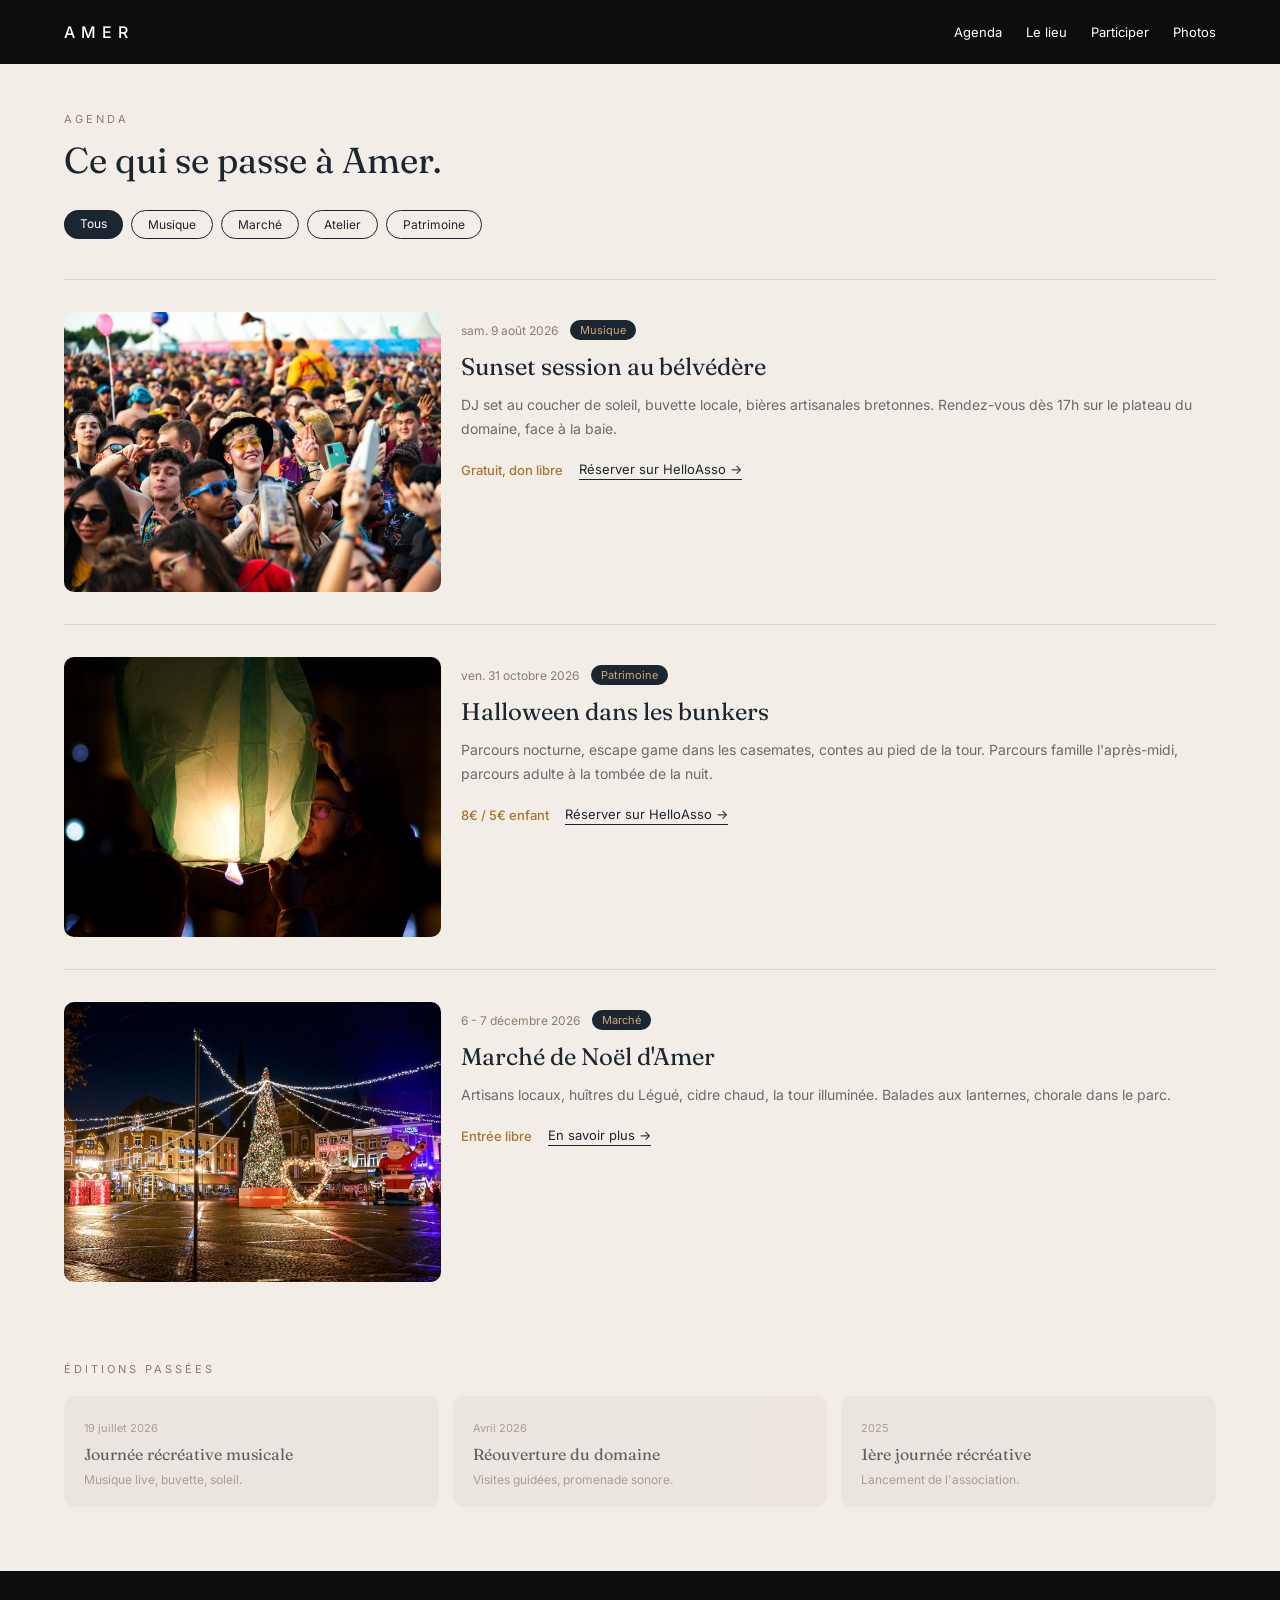
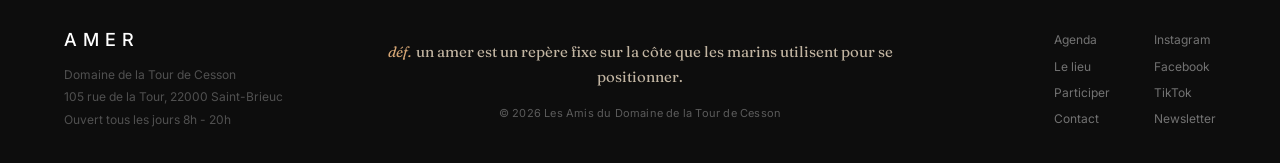
==== amer_page_agenda.html @ 77504a84 "Remplace les placeholders des sous-pages par les vraies photos Agenda, Le lieu et Participer utilise" ====
<!DOCTYPE html>
<html lang="fr">
<head>
<meta charset="utf-8">
<meta name="viewport" content="width=device-width, initial-scale=1">
<title>Agenda · AMER, Tour de Cesson</title>
<meta name="description" content="L'agenda du domaine de la Tour de Cesson a Saint-Brieuc : concerts, marches, ateliers et rendez-vous patrimoine.">
<link rel="icon" href="data:,">
<link rel="preconnect" href="https://fonts.googleapis.com">
<link rel="preconnect" href="https://fonts.gstatic.com" crossorigin>
<link href="https://fonts.googleapis.com/css2?family=Fraunces:ital,opsz,wght@0,9..144,300..600;1,9..144,300..400&family=Inter:wght@300;400;500;600&display=swap" rel="stylesheet">

<!-- Maquette AMER. Page Agenda. Meme charte que la page d'accueil (index.html). -->

<style>
  :root{
    --font-sans:'Inter',system-ui,-apple-system,'Segoe UI',Roboto,sans-serif;
    --font-voice:'Fraunces','Iowan Old Style',Georgia,serif;
    --ink:#0D0D0D;
    --sand:#F2EDE6;
    --night:#1B2631;
    --amber:#D4A574;
    --amber-ink:#A9742F;
    --stone:#8B7D6B;
  }
  *{box-sizing:border-box;}
  html{scroll-behavior:smooth;}
  body{
    margin:0;
    background:var(--ink);
    color:#fff;
    font-family:var(--font-sans);
    font-weight:400;
    -webkit-font-smoothing:antialiased;
    text-rendering:optimizeLegibility;
  }
  img{display:block;max-width:100%;}
  a{color:inherit;}
  .sr-only{position:absolute;width:1px;height:1px;padding:0;margin:-1px;overflow:hidden;clip:rect(0,0,0,0);border:0;}

  /* topbar partagee */
  .topbar{
    position:relative;z-index:3;background:var(--ink);
    display:flex;justify-content:space-between;align-items:center;
    padding:22px 5vw;width:100%;
  }
  .brand{font-size:16px;font-weight:500;letter-spacing:6px;color:#fff;text-decoration:none;}
  .topbar nav{display:flex;gap:26px;font-size:13px;}
  .topbar nav a{color:rgba(255,255,255,.6);text-decoration:none;transition:color .2s;}
  .topbar nav a:hover{color:#fff;}
  .topbar nav a.active{color:#fff;border-bottom:1px solid var(--amber);padding-bottom:2px;}

  /* footer partage (identique a l'accueil) */
  .foot{background:var(--ink);padding:56px 5vw 30px;}
  .foot-cols{display:grid;grid-template-columns:1fr auto 1fr;gap:48px;align-items:center;}
  .foot .brand{font-size:18px;}
  .foot .addr{font-size:12px;color:rgba(255,255,255,.28);margin:14px 0 0;line-height:1.85;}
  .foot-center{text-align:center;max-width:540px;justify-self:center;}
  .foot-def{font-family:var(--font-voice);font-size:15px;line-height:1.65;color:#C2B5A2;margin:0;}
  .foot-def .def-tag{color:var(--amber);font-style:italic;margin-right:5px;}
  .foot-copy{font-size:11px;color:rgba(255,255,255,.32);margin:16px 0 0;letter-spacing:.2px;}
  .foot-right{display:flex;gap:44px;justify-content:flex-end;font-size:12px;}
  .foot-right a{display:block;color:rgba(255,255,255,.42);line-height:2.2;text-decoration:none;transition:color .2s;}
  .foot-right a:hover{color:#fff;}
  @media(max-width:820px){
    .foot-cols{grid-template-columns:1fr;gap:30px;justify-items:center;text-align:center;}
    .foot-right{justify-content:center;}
  }
  @media(max-width:560px){
    .topbar nav{display:none;}
  }
</style>
</head>
<body>
<h2 class="sr-only">Maquette page Agenda du site AMER</h2>
<div style="font-family: var(--font-sans); overflow: hidden;">

<div style="background: #0D0D0D; padding: 22px 5vw; display: flex; justify-content: space-between; align-items: center;">
  <a class="brand" href="index.html" style="text-decoration:none;">AMER</a>
  <nav style="display: flex; gap: 24px; font-size: 13px;">
    <a href="amer_page_agenda.html" class="active" style="text-decoration: none;">Agenda</a>
    <a href="amer_page_le_lieu.html" style="text-decoration: none;">Le lieu</a>
    <a href="amer_page_participer.html" style="text-decoration: none;">Participer</a>
    <a href="index.html#instagram" style="text-decoration: none;">Photos</a>
  </nav>
</div>

<div style="background: #F2EDE6; padding: 48px 5vw 16px;">
  <p style="font-size: 11px; color: #8B7D6B; letter-spacing: 3px; text-transform: uppercase; margin: 0 0 12px;">Agenda</p>
  <h1 style="font-family: var(--font-voice); font-weight: 400; font-size: 36px; color: #1B2631; margin: 0 0 28px;">Ce qui se passe à Amer.</h1>
  <div style="display: flex; gap: 8px; flex-wrap: wrap;">
    <span style="background: #1B2631; color: #fff; padding: 6px 16px; border-radius: 99px; font-size: 12px; cursor: pointer;">Tous</span>
    <span style="background: transparent; color: #1B2631; border: 0.5px solid #1B2631; padding: 6px 16px; border-radius: 99px; font-size: 12px; cursor: pointer;">Musique</span>
    <span style="background: transparent; color: #1B2631; border: 0.5px solid #1B2631; padding: 6px 16px; border-radius: 99px; font-size: 12px; cursor: pointer;">Marché</span>
    <span style="background: transparent; color: #1B2631; border: 0.5px solid #1B2631; padding: 6px 16px; border-radius: 99px; font-size: 12px; cursor: pointer;">Atelier</span>
    <span style="background: transparent; color: #1B2631; border: 0.5px solid #1B2631; padding: 6px 16px; border-radius: 99px; font-size: 12px; cursor: pointer;">Patrimoine</span>
  </div>
</div>

<div style="background: #F2EDE6; padding: 24px 5vw 64px;">

  <div style="display: grid; grid-template-columns: 1fr 2fr; gap: 20px; padding: 32px 0; border-top: 1px solid rgba(139,125,107,0.2);">
    <div style="border-radius: 10px; min-height: 220px; overflow: hidden;">
      <img src="images/openair1.jpg" alt="DJ set au coucher de soleil sur le plateau du domaine" style="width:100%; height:100%; min-height:220px; object-fit:cover; display:block;">
    </div>
    <div style="padding: 8px 0;">
      <div style="display: flex; gap: 12px; align-items: center; margin-bottom: 12px;">
        <span style="font-size: 12px; color: #8B7D6B;">sam. 9 août 2026</span>
        <span style="background: #1B2631; color: #D4A574; padding: 3px 10px; border-radius: 99px; font-size: 11px;">Musique</span>
      </div>
      <h2 style="font-family: var(--font-voice); font-weight: 400; font-size: 24px; color: #1B2631; margin: 0 0 12px;">Sunset session au bélvédère</h2>
      <p style="font-size: 14px; color: #6B6B6B; line-height: 1.7; margin: 0 0 20px;">DJ set au coucher de soleil, buvette locale, bières artisanales bretonnes. Rendez-vous dès 17h sur le plateau du domaine, face à la baie.</p>
      <div style="display: flex; gap: 16px; align-items: center;">
        <span style="font-size: 13px; color: #A9742F; font-weight: 500;">Gratuit, don libre</span>
        <a style="font-size: 13px; color: #1B2631; border-bottom: 1px solid #1B2631; padding-bottom: 2px; cursor: pointer;">Réserver sur HelloAsso →</a>
      </div>
    </div>
  </div>

  <div style="display: grid; grid-template-columns: 1fr 2fr; gap: 20px; padding: 32px 0; border-top: 1px solid rgba(139,125,107,0.2);">
    <div style="border-radius: 10px; min-height: 220px; overflow: hidden;">
      <img src="images/halloween2.jpg" alt="Parcours nocturne dans les bunkers pour Halloween" style="width:100%; height:100%; min-height:220px; object-fit:cover; display:block;">
    </div>
    <div style="padding: 8px 0;">
      <div style="display: flex; gap: 12px; align-items: center; margin-bottom: 12px;">
        <span style="font-size: 12px; color: #8B7D6B;">ven. 31 octobre 2026</span>
        <span style="background: #1B2631; color: #D4A574; padding: 3px 10px; border-radius: 99px; font-size: 11px;">Patrimoine</span>
      </div>
      <h2 style="font-family: var(--font-voice); font-weight: 400; font-size: 24px; color: #1B2631; margin: 0 0 12px;">Halloween dans les bunkers</h2>
      <p style="font-size: 14px; color: #6B6B6B; line-height: 1.7; margin: 0 0 20px;">Parcours nocturne, escape game dans les casemates, contes au pied de la tour. Parcours famille l'après-midi, parcours adulte à la tombée de la nuit.</p>
      <div style="display: flex; gap: 16px; align-items: center;">
        <span style="font-size: 13px; color: #A9742F; font-weight: 500;">8€ / 5€ enfant</span>
        <a style="font-size: 13px; color: #1B2631; border-bottom: 1px solid #1B2631; padding-bottom: 2px; cursor: pointer;">Réserver sur HelloAsso →</a>
      </div>
    </div>
  </div>

  <div style="display: grid; grid-template-columns: 1fr 2fr; gap: 20px; padding: 32px 0; border-top: 1px solid rgba(139,125,107,0.2);">
    <div style="border-radius: 10px; min-height: 220px; overflow: hidden;">
      <img src="images/noel1.jpg" alt="Marché de Noël au pied de la tour illuminée" style="width:100%; height:100%; min-height:220px; object-fit:cover; display:block;">
    </div>
    <div style="padding: 8px 0;">
      <div style="display: flex; gap: 12px; align-items: center; margin-bottom: 12px;">
        <span style="font-size: 12px; color: #8B7D6B;">6 - 7 décembre 2026</span>
        <span style="background: #1B2631; color: #D4A574; padding: 3px 10px; border-radius: 99px; font-size: 11px;">Marché</span>
      </div>
      <h2 style="font-family: var(--font-voice); font-weight: 400; font-size: 24px; color: #1B2631; margin: 0 0 12px;">Marché de Noël d'Amer</h2>
      <p style="font-size: 14px; color: #6B6B6B; line-height: 1.7; margin: 0 0 20px;">Artisans locaux, huîtres du Légué, cidre chaud, la tour illuminée. Balades aux lanternes, chorale dans le parc.</p>
      <div style="display: flex; gap: 16px; align-items: center;">
        <span style="font-size: 13px; color: #A9742F; font-weight: 500;">Entrée libre</span>
        <a style="font-size: 13px; color: #1B2631; border-bottom: 1px solid #1B2631; padding-bottom: 2px; cursor: pointer;">En savoir plus →</a>
      </div>
    </div>
  </div>

  <div style="margin-top: 48px;">
    <p style="font-size: 11px; color: #8B7D6B; letter-spacing: 3px; text-transform: uppercase; margin: 0 0 20px;">Éditions passées</p>
    <div style="display: grid; grid-template-columns: repeat(3, 1fr); gap: 14px;">
      <div style="background: #E8E3DB; border-radius: 10px; padding: 20px; opacity: 0.7;">
        <span style="font-size: 11px; color: #8B7D6B;">19 juillet 2026</span>
        <h3 style="font-family: var(--font-voice); font-weight: 400; font-size: 16px; color: #1B2631; margin: 8px 0 8px;">Journée récréative musicale</h3>
        <p style="font-size: 12px; color: #8B7D6B; margin: 0;">Musique live, buvette, soleil.</p>
      </div>
      <div style="background: #E8E3DB; border-radius: 10px; padding: 20px; opacity: 0.7;">
        <span style="font-size: 11px; color: #8B7D6B;">Avril 2026</span>
        <h3 style="font-family: var(--font-voice); font-weight: 400; font-size: 16px; color: #1B2631; margin: 8px 0 8px;">Réouverture du domaine</h3>
        <p style="font-size: 12px; color: #8B7D6B; margin: 0;">Visites guidées, promenade sonore.</p>
      </div>
      <div style="background: #E8E3DB; border-radius: 10px; padding: 20px; opacity: 0.7;">
        <span style="font-size: 11px; color: #8B7D6B;">2025</span>
        <h3 style="font-family: var(--font-voice); font-weight: 400; font-size: 16px; color: #1B2631; margin: 8px 0 8px;">1ère journée récréative</h3>
        <p style="font-size: 12px; color: #8B7D6B; margin: 0;">Lancement de l'association.</p>
      </div>
    </div>
  </div>
</div>

</div>
<!-- ============ FOOTER ============ -->
<footer class="foot">
  <div class="foot-cols">
    <div class="foot-left">
      <a class="brand" href="index.html">AMER</a>
      <p class="addr">Domaine de la Tour de Cesson<br>105 rue de la Tour, 22000 Saint-Brieuc<br>Ouvert tous les jours 8h - 20h</p>
    </div>
    <div class="foot-center">
      <p class="foot-def"><span class="def-tag">déf.</span>un amer est un repère fixe sur la côte que les marins utilisent pour se positionner.</p>
      <p class="foot-copy">© 2026 Les Amis du Domaine de la Tour de Cesson</p>
    </div>
    <div class="foot-right">
      <div>
        <a href="amer_page_agenda.html">Agenda</a>
        <a href="amer_page_le_lieu.html">Le lieu</a>
        <a href="amer_page_participer.html">Participer</a>
        <a href="amer_page_contact.html">Contact</a>
      </div>
      <div>
        <a href="https://www.instagram.com/amer">Instagram</a>
        <a href="#">Facebook</a>
        <a href="#">TikTok</a>
        <a href="#">Newsletter</a>
      </div>
    </div>
  </div>
</footer>

</body>
</html>
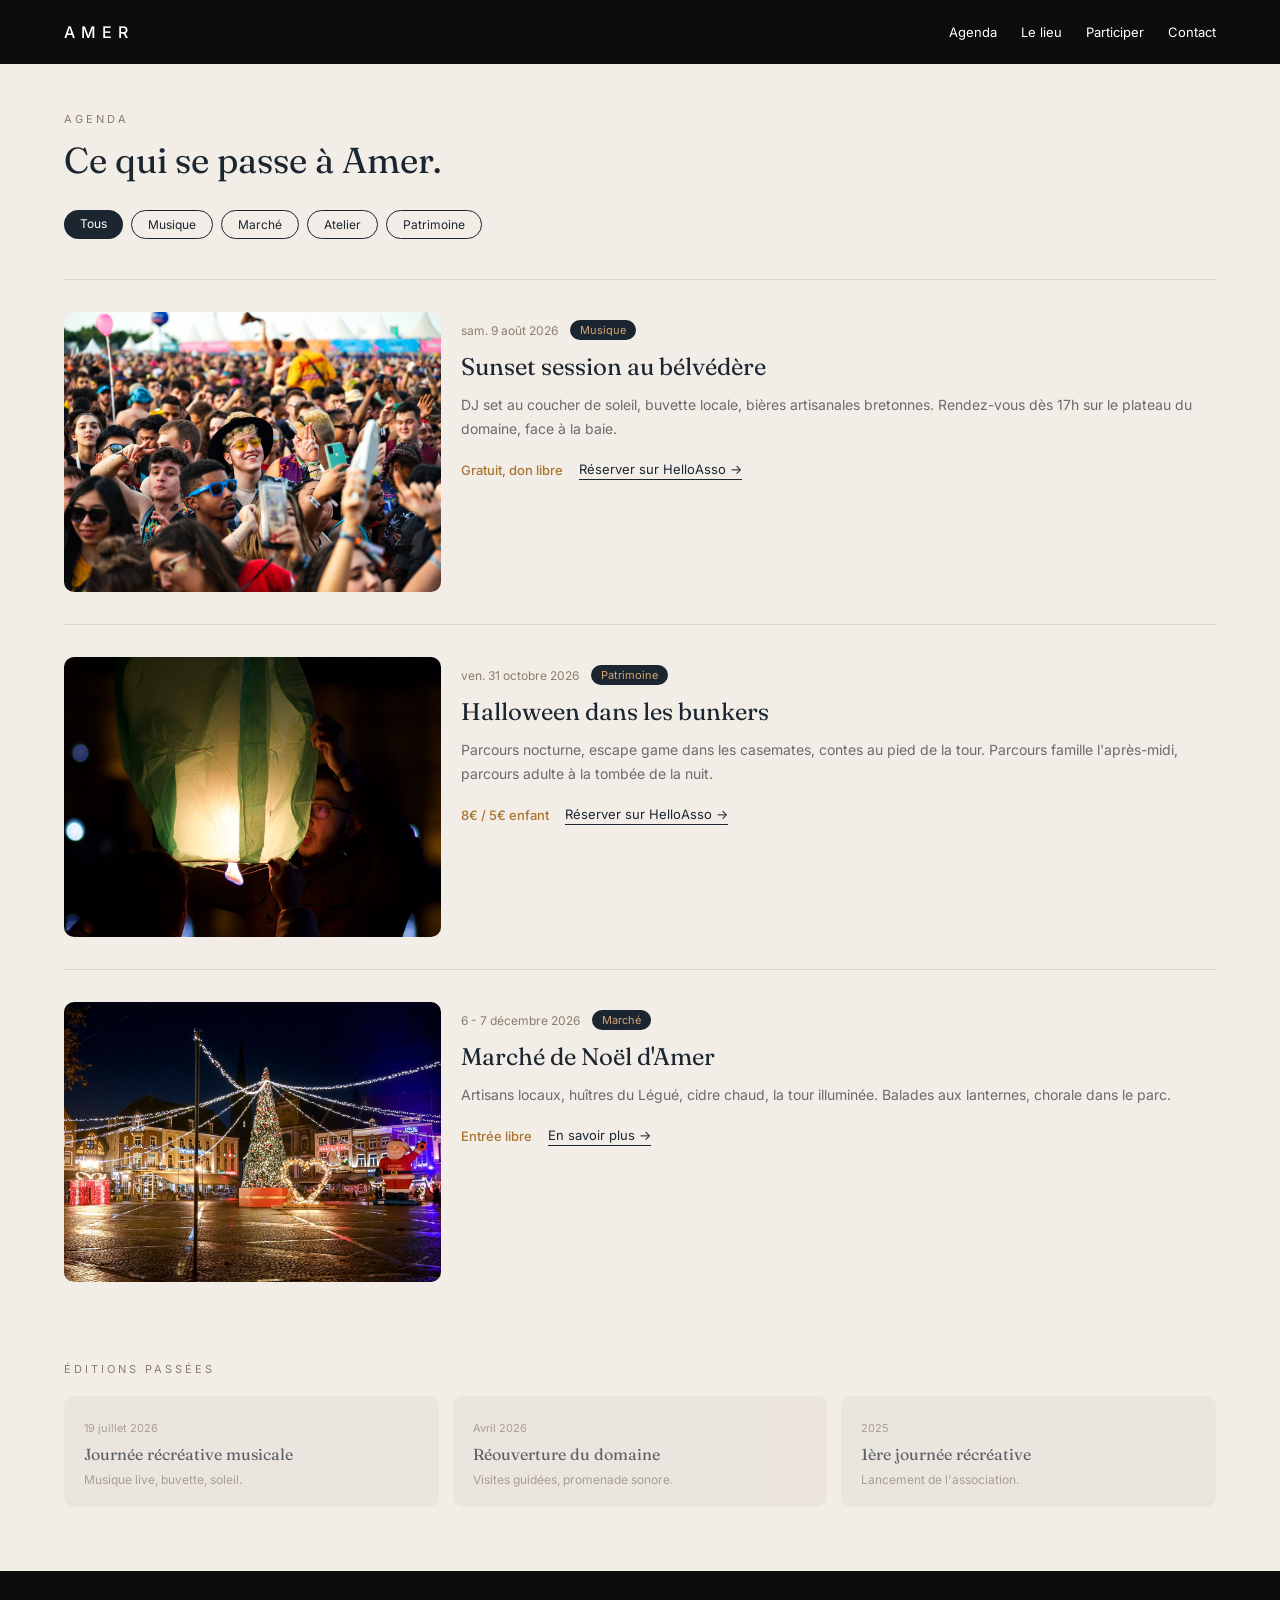
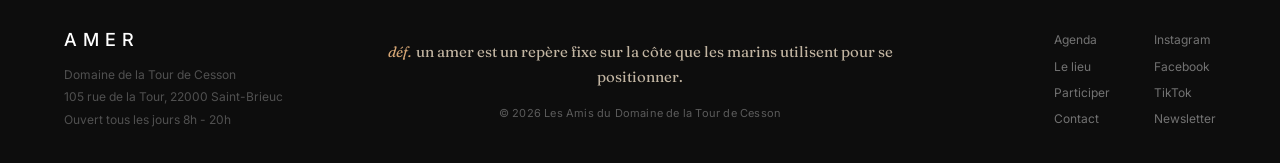
==== commit a0b70b7b: "Nav Contact a la place de Photos + clarifie l'acces gratuit - Onglet Contact dans la nav de toutes l" ====
--- a/amer_page_agenda.html
+++ b/amer_page_agenda.html
@@ -81,7 +81,7 @@
     <a href="amer_page_agenda.html" class="active" style="text-decoration: none;">Agenda</a>
     <a href="amer_page_le_lieu.html" style="text-decoration: none;">Le lieu</a>
     <a href="amer_page_participer.html" style="text-decoration: none;">Participer</a>
-    <a href="index.html#instagram" style="text-decoration: none;">Photos</a>
+    <a href="amer_page_contact.html" style="text-decoration: none;">Contact</a>
   </nav>
 </div>
 
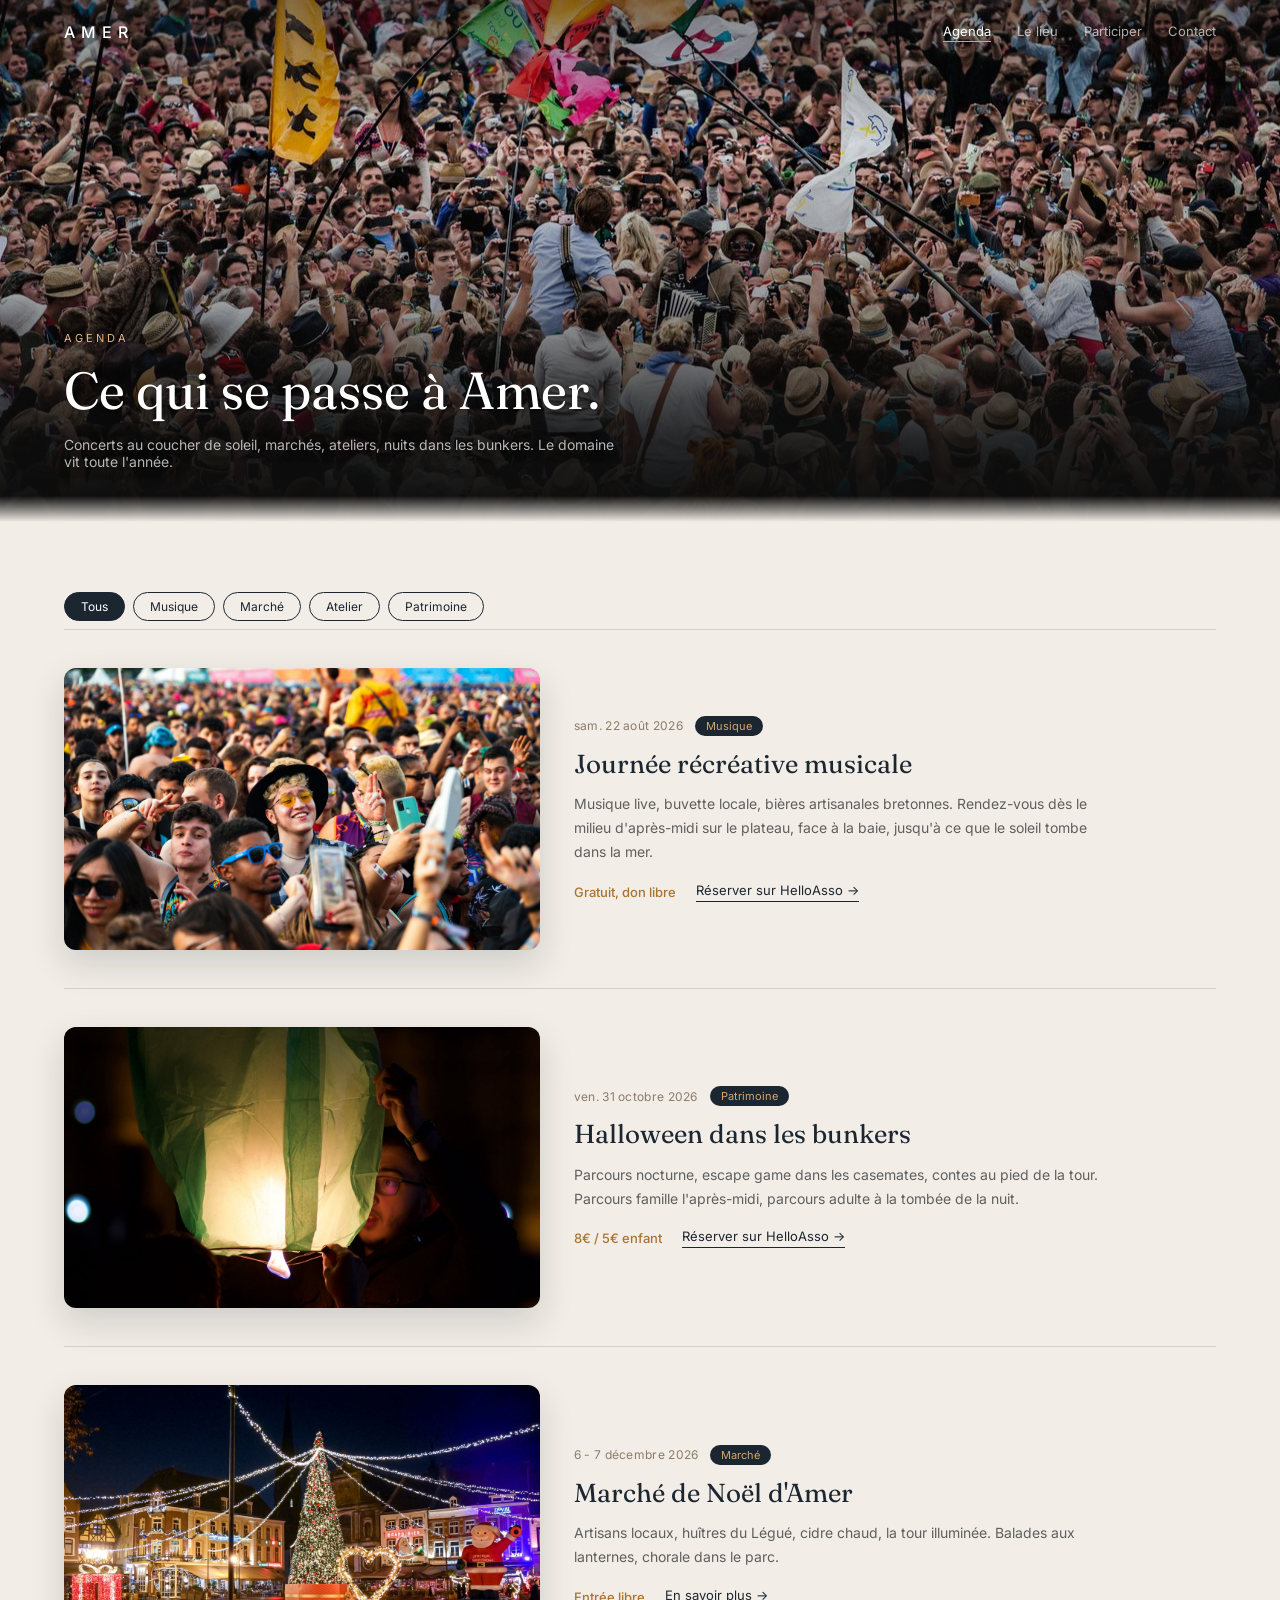
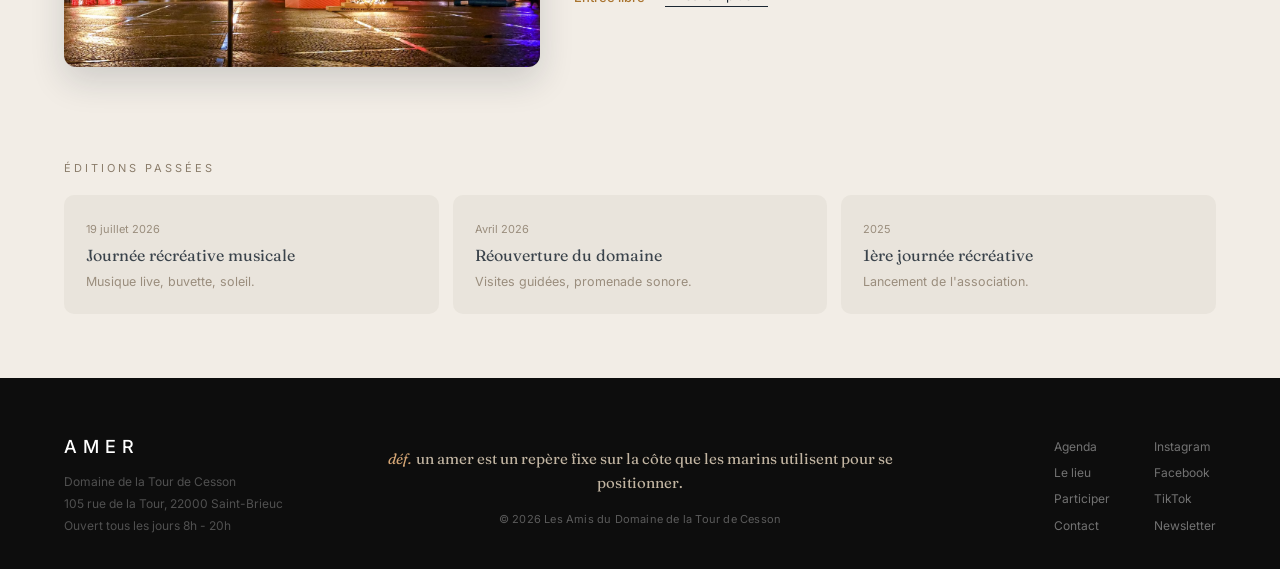
==== commit b642ad78: "Refonte des sous-pages sur la charte de l'accueil - CSS de l'index externalise dans un style.css par" ====
--- a/amer_page_agenda.html
+++ b/amer_page_agenda.html
@@ -4,178 +4,124 @@
 <meta charset="utf-8">
 <meta name="viewport" content="width=device-width, initial-scale=1">
 <title>Agenda · AMER, Tour de Cesson</title>
-<meta name="description" content="L'agenda du domaine de la Tour de Cesson a Saint-Brieuc : concerts, marches, ateliers et rendez-vous patrimoine.">
+<meta name="description" content="L'agenda du domaine de la Tour de Cesson à Saint-Brieuc : concerts, marchés, ateliers et rendez-vous patrimoine.">
 <link rel="icon" href="data:,">
 <link rel="preconnect" href="https://fonts.googleapis.com">
 <link rel="preconnect" href="https://fonts.gstatic.com" crossorigin>
 <link href="https://fonts.googleapis.com/css2?family=Fraunces:ital,opsz,wght@0,9..144,300..600;1,9..144,300..400&family=Inter:wght@300;400;500;600&display=swap" rel="stylesheet">
+<link rel="stylesheet" href="style.css">
+</head>
 
-<!-- Maquette AMER. Page Agenda. Meme charte que la page d'accueil (index.html). -->
+<body>
 
-<style>
-  :root{
-    --font-sans:'Inter',system-ui,-apple-system,'Segoe UI',Roboto,sans-serif;
-    --font-voice:'Fraunces','Iowan Old Style',Georgia,serif;
-    --ink:#0D0D0D;
-    --sand:#F2EDE6;
-    --night:#1B2631;
-    --amber:#D4A574;
-    --amber-ink:#A9742F;
-    --stone:#8B7D6B;
-  }
-  *{box-sizing:border-box;}
-  html{scroll-behavior:smooth;}
-  body{
-    margin:0;
-    background:var(--ink);
-    color:#fff;
-    font-family:var(--font-sans);
-    font-weight:400;
-    -webkit-font-smoothing:antialiased;
-    text-rendering:optimizeLegibility;
-  }
-  img{display:block;max-width:100%;}
-  a{color:inherit;}
-  .sr-only{position:absolute;width:1px;height:1px;padding:0;margin:-1px;overflow:hidden;clip:rect(0,0,0,0);border:0;}
+<!-- ============ HERO ============ -->
+<header class="page-hero" style="background-image:url('images/openair2.jpg');">
+  <div class="topbar">
+    <a class="brand" href="index.html">AMER</a>
+    <nav>
+      <a href="amer_page_agenda.html" class="active">Agenda</a>
+      <a href="amer_page_le_lieu.html">Le lieu</a>
+      <a href="amer_page_participer.html">Participer</a>
+      <a href="amer_page_contact.html">Contact</a>
+    </nav>
+  </div>
+  <div class="ph-content">
+    <p class="eyebrow">Agenda</p>
+    <h1>Ce qui se passe à Amer.</h1>
+    <p class="sub">Concerts au coucher de soleil, marchés, ateliers, nuits dans les bunkers. Le domaine vit toute l'année.</p>
+  </div>
+</header>
 
-  /* topbar partagee */
-  .topbar{
-    position:relative;z-index:3;background:var(--ink);
-    display:flex;justify-content:space-between;align-items:center;
-    padding:22px 5vw;width:100%;
-  }
-  .brand{font-size:16px;font-weight:500;letter-spacing:6px;color:#fff;text-decoration:none;}
-  .topbar nav{display:flex;gap:26px;font-size:13px;}
-  .topbar nav a{color:rgba(255,255,255,.6);text-decoration:none;transition:color .2s;}
-  .topbar nav a:hover{color:#fff;}
-  .topbar nav a.active{color:#fff;border-bottom:1px solid var(--amber);padding-bottom:2px;}
+<!-- ============ FILTRES + LISTE ============ -->
+<section class="story pad">
+  <div class="chips">
+    <span class="chip on">Tous</span>
+    <span class="chip">Musique</span>
+    <span class="chip">Marché</span>
+    <span class="chip">Atelier</span>
+    <span class="chip">Patrimoine</span>
+  </div>
 
-  /* footer partage (identique a l'accueil) */
-  .foot{background:var(--ink);padding:56px 5vw 30px;}
-  .foot-cols{display:grid;grid-template-columns:1fr auto 1fr;gap:48px;align-items:center;}
-  .foot .brand{font-size:18px;}
-  .foot .addr{font-size:12px;color:rgba(255,255,255,.28);margin:14px 0 0;line-height:1.85;}
-  .foot-center{text-align:center;max-width:540px;justify-self:center;}
-  .foot-def{font-family:var(--font-voice);font-size:15px;line-height:1.65;color:#C2B5A2;margin:0;}
-  .foot-def .def-tag{color:var(--amber);font-style:italic;margin-right:5px;}
-  .foot-copy{font-size:11px;color:rgba(255,255,255,.32);margin:16px 0 0;letter-spacing:.2px;}
-  .foot-right{display:flex;gap:44px;justify-content:flex-end;font-size:12px;}
-  .foot-right a{display:block;color:rgba(255,255,255,.42);line-height:2.2;text-decoration:none;transition:color .2s;}
-  .foot-right a:hover{color:#fff;}
-  @media(max-width:820px){
-    .foot-cols{grid-template-columns:1fr;gap:30px;justify-items:center;text-align:center;}
-    .foot-right{justify-content:center;}
-  }
-  @media(max-width:560px){
-    .topbar nav{display:none;}
-  }
-</style>
-</head>
-<body>
-<h2 class="sr-only">Maquette page Agenda du site AMER</h2>
-<div style="font-family: var(--font-sans); overflow: hidden;">
+  <div class="ag-list">
 
-<div style="background: #0D0D0D; padding: 22px 5vw; display: flex; justify-content: space-between; align-items: center;">
-  <a class="brand" href="index.html" style="text-decoration:none;">AMER</a>
-  <nav style="display: flex; gap: 24px; font-size: 13px;">
-    <a href="amer_page_agenda.html" class="active" style="text-decoration: none;">Agenda</a>
-    <a href="amer_page_le_lieu.html" style="text-decoration: none;">Le lieu</a>
-    <a href="amer_page_participer.html" style="text-decoration: none;">Participer</a>
-    <a href="amer_page_contact.html" style="text-decoration: none;">Contact</a>
-  </nav>
-</div>
+    <article class="ag-row">
+      <div class="ag-media">
+        <img src="images/openair1.jpg" alt="DJ set au coucher de soleil sur le plateau du domaine">
+      </div>
+      <div class="ag-body">
+        <div class="ag-meta">
+          <span class="ag-date">sam. 22 août 2026</span>
+          <span class="ag-tag">Musique</span>
+        </div>
+        <h3 class="voice">Journée récréative musicale</h3>
+        <p>Musique live, buvette locale, bières artisanales bretonnes. Rendez-vous dès le milieu d'après-midi sur le plateau, face à la baie, jusqu'à ce que le soleil tombe dans la mer.</p>
+        <div class="ag-foot">
+          <span class="ag-price">Gratuit, don libre</span>
+          <a class="ink-link" href="#">Réserver sur HelloAsso <i class="arw">&rarr;</i></a>
+        </div>
+      </div>
+    </article>
 
-<div style="background: #F2EDE6; padding: 48px 5vw 16px;">
-  <p style="font-size: 11px; color: #8B7D6B; letter-spacing: 3px; text-transform: uppercase; margin: 0 0 12px;">Agenda</p>
-  <h1 style="font-family: var(--font-voice); font-weight: 400; font-size: 36px; color: #1B2631; margin: 0 0 28px;">Ce qui se passe à Amer.</h1>
-  <div style="display: flex; gap: 8px; flex-wrap: wrap;">
-    <span style="background: #1B2631; color: #fff; padding: 6px 16px; border-radius: 99px; font-size: 12px; cursor: pointer;">Tous</span>
-    <span style="background: transparent; color: #1B2631; border: 0.5px solid #1B2631; padding: 6px 16px; border-radius: 99px; font-size: 12px; cursor: pointer;">Musique</span>
-    <span style="background: transparent; color: #1B2631; border: 0.5px solid #1B2631; padding: 6px 16px; border-radius: 99px; font-size: 12px; cursor: pointer;">Marché</span>
-    <span style="background: transparent; color: #1B2631; border: 0.5px solid #1B2631; padding: 6px 16px; border-radius: 99px; font-size: 12px; cursor: pointer;">Atelier</span>
-    <span style="background: transparent; color: #1B2631; border: 0.5px solid #1B2631; padding: 6px 16px; border-radius: 99px; font-size: 12px; cursor: pointer;">Patrimoine</span>
+    <article class="ag-row">
+      <div class="ag-media">
+        <img src="images/halloween2.jpg" alt="Parcours nocturne dans les bunkers pour Halloween">
+      </div>
+      <div class="ag-body">
+        <div class="ag-meta">
+          <span class="ag-date">ven. 31 octobre 2026</span>
+          <span class="ag-tag">Patrimoine</span>
+        </div>
+        <h3 class="voice">Halloween dans les bunkers</h3>
+        <p>Parcours nocturne, escape game dans les casemates, contes au pied de la tour. Parcours famille l'après-midi, parcours adulte à la tombée de la nuit.</p>
+        <div class="ag-foot">
+          <span class="ag-price">8€ / 5€ enfant</span>
+          <a class="ink-link" href="#">Réserver sur HelloAsso <i class="arw">&rarr;</i></a>
+        </div>
+      </div>
+    </article>
+
+    <article class="ag-row">
+      <div class="ag-media">
+        <img src="images/noel1.jpg" alt="Marché de Noël au pied de la tour illuminée">
+      </div>
+      <div class="ag-body">
+        <div class="ag-meta">
+          <span class="ag-date">6 - 7 décembre 2026</span>
+          <span class="ag-tag">Marché</span>
+        </div>
+        <h3 class="voice">Marché de Noël d'Amer</h3>
+        <p>Artisans locaux, huîtres du Légué, cidre chaud, la tour illuminée. Balades aux lanternes, chorale dans le parc.</p>
+        <div class="ag-foot">
+          <span class="ag-price">Entrée libre</span>
+          <a class="ink-link" href="#">En savoir plus <i class="arw">&rarr;</i></a>
+        </div>
+      </div>
+    </article>
+
   </div>
-</div>
 
-<div style="background: #F2EDE6; padding: 24px 5vw 64px;">
-
-  <div style="display: grid; grid-template-columns: 1fr 2fr; gap: 20px; padding: 32px 0; border-top: 1px solid rgba(139,125,107,0.2);">
-    <div style="border-radius: 10px; min-height: 220px; overflow: hidden;">
-      <img src="images/openair1.jpg" alt="DJ set au coucher de soleil sur le plateau du domaine" style="width:100%; height:100%; min-height:220px; object-fit:cover; display:block;">
-    </div>
-    <div style="padding: 8px 0;">
-      <div style="display: flex; gap: 12px; align-items: center; margin-bottom: 12px;">
-        <span style="font-size: 12px; color: #8B7D6B;">sam. 9 août 2026</span>
-        <span style="background: #1B2631; color: #D4A574; padding: 3px 10px; border-radius: 99px; font-size: 11px;">Musique</span>
+  <div class="past">
+    <p class="eyebrow lbl-stone">Éditions passées</p>
+    <div class="past-grid">
+      <div class="past-card">
+        <span class="d">19 juillet 2026</span>
+        <h4>Journée récréative musicale</h4>
+        <p>Musique live, buvette, soleil.</p>
       </div>
-      <h2 style="font-family: var(--font-voice); font-weight: 400; font-size: 24px; color: #1B2631; margin: 0 0 12px;">Sunset session au bélvédère</h2>
-      <p style="font-size: 14px; color: #6B6B6B; line-height: 1.7; margin: 0 0 20px;">DJ set au coucher de soleil, buvette locale, bières artisanales bretonnes. Rendez-vous dès 17h sur le plateau du domaine, face à la baie.</p>
-      <div style="display: flex; gap: 16px; align-items: center;">
-        <span style="font-size: 13px; color: #A9742F; font-weight: 500;">Gratuit, don libre</span>
-        <a style="font-size: 13px; color: #1B2631; border-bottom: 1px solid #1B2631; padding-bottom: 2px; cursor: pointer;">Réserver sur HelloAsso →</a>
+      <div class="past-card">
+        <span class="d">Avril 2026</span>
+        <h4>Réouverture du domaine</h4>
+        <p>Visites guidées, promenade sonore.</p>
+      </div>
+      <div class="past-card">
+        <span class="d">2025</span>
+        <h4>1ère journée récréative</h4>
+        <p>Lancement de l'association.</p>
       </div>
     </div>
   </div>
+</section>
 
-  <div style="display: grid; grid-template-columns: 1fr 2fr; gap: 20px; padding: 32px 0; border-top: 1px solid rgba(139,125,107,0.2);">
-    <div style="border-radius: 10px; min-height: 220px; overflow: hidden;">
-      <img src="images/halloween2.jpg" alt="Parcours nocturne dans les bunkers pour Halloween" style="width:100%; height:100%; min-height:220px; object-fit:cover; display:block;">
-    </div>
-    <div style="padding: 8px 0;">
-      <div style="display: flex; gap: 12px; align-items: center; margin-bottom: 12px;">
-        <span style="font-size: 12px; color: #8B7D6B;">ven. 31 octobre 2026</span>
-        <span style="background: #1B2631; color: #D4A574; padding: 3px 10px; border-radius: 99px; font-size: 11px;">Patrimoine</span>
-      </div>
-      <h2 style="font-family: var(--font-voice); font-weight: 400; font-size: 24px; color: #1B2631; margin: 0 0 12px;">Halloween dans les bunkers</h2>
-      <p style="font-size: 14px; color: #6B6B6B; line-height: 1.7; margin: 0 0 20px;">Parcours nocturne, escape game dans les casemates, contes au pied de la tour. Parcours famille l'après-midi, parcours adulte à la tombée de la nuit.</p>
-      <div style="display: flex; gap: 16px; align-items: center;">
-        <span style="font-size: 13px; color: #A9742F; font-weight: 500;">8€ / 5€ enfant</span>
-        <a style="font-size: 13px; color: #1B2631; border-bottom: 1px solid #1B2631; padding-bottom: 2px; cursor: pointer;">Réserver sur HelloAsso →</a>
-      </div>
-    </div>
-  </div>
-
-  <div style="display: grid; grid-template-columns: 1fr 2fr; gap: 20px; padding: 32px 0; border-top: 1px solid rgba(139,125,107,0.2);">
-    <div style="border-radius: 10px; min-height: 220px; overflow: hidden;">
-      <img src="images/noel1.jpg" alt="Marché de Noël au pied de la tour illuminée" style="width:100%; height:100%; min-height:220px; object-fit:cover; display:block;">
-    </div>
-    <div style="padding: 8px 0;">
-      <div style="display: flex; gap: 12px; align-items: center; margin-bottom: 12px;">
-        <span style="font-size: 12px; color: #8B7D6B;">6 - 7 décembre 2026</span>
-        <span style="background: #1B2631; color: #D4A574; padding: 3px 10px; border-radius: 99px; font-size: 11px;">Marché</span>
-      </div>
-      <h2 style="font-family: var(--font-voice); font-weight: 400; font-size: 24px; color: #1B2631; margin: 0 0 12px;">Marché de Noël d'Amer</h2>
-      <p style="font-size: 14px; color: #6B6B6B; line-height: 1.7; margin: 0 0 20px;">Artisans locaux, huîtres du Légué, cidre chaud, la tour illuminée. Balades aux lanternes, chorale dans le parc.</p>
-      <div style="display: flex; gap: 16px; align-items: center;">
-        <span style="font-size: 13px; color: #A9742F; font-weight: 500;">Entrée libre</span>
-        <a style="font-size: 13px; color: #1B2631; border-bottom: 1px solid #1B2631; padding-bottom: 2px; cursor: pointer;">En savoir plus →</a>
-      </div>
-    </div>
-  </div>
-
-  <div style="margin-top: 48px;">
-    <p style="font-size: 11px; color: #8B7D6B; letter-spacing: 3px; text-transform: uppercase; margin: 0 0 20px;">Éditions passées</p>
-    <div style="display: grid; grid-template-columns: repeat(3, 1fr); gap: 14px;">
-      <div style="background: #E8E3DB; border-radius: 10px; padding: 20px; opacity: 0.7;">
-        <span style="font-size: 11px; color: #8B7D6B;">19 juillet 2026</span>
-        <h3 style="font-family: var(--font-voice); font-weight: 400; font-size: 16px; color: #1B2631; margin: 8px 0 8px;">Journée récréative musicale</h3>
-        <p style="font-size: 12px; color: #8B7D6B; margin: 0;">Musique live, buvette, soleil.</p>
-      </div>
-      <div style="background: #E8E3DB; border-radius: 10px; padding: 20px; opacity: 0.7;">
-        <span style="font-size: 11px; color: #8B7D6B;">Avril 2026</span>
-        <h3 style="font-family: var(--font-voice); font-weight: 400; font-size: 16px; color: #1B2631; margin: 8px 0 8px;">Réouverture du domaine</h3>
-        <p style="font-size: 12px; color: #8B7D6B; margin: 0;">Visites guidées, promenade sonore.</p>
-      </div>
-      <div style="background: #E8E3DB; border-radius: 10px; padding: 20px; opacity: 0.7;">
-        <span style="font-size: 11px; color: #8B7D6B;">2025</span>
-        <h3 style="font-family: var(--font-voice); font-weight: 400; font-size: 16px; color: #1B2631; margin: 8px 0 8px;">1ère journée récréative</h3>
-        <p style="font-size: 12px; color: #8B7D6B; margin: 0;">Lancement de l'association.</p>
-      </div>
-    </div>
-  </div>
-</div>
-
-</div>
 <!-- ============ FOOTER ============ -->
 <footer class="foot">
   <div class="foot-cols">
--- a/style.css
+++ b/style.css
@@ -0,0 +1,339 @@
+  :root{
+    --font-sans:'Inter',system-ui,-apple-system,'Segoe UI',Roboto,sans-serif;
+    --font-voice:'Fraunces','Iowan Old Style',Georgia,serif;
+    --ink:#0D0D0D;
+    --sand:#F2EDE6;
+    --night:#1B2631;
+    --amber:#D4A574;
+    --amber-ink:#A9742F;   /* amber lisible sur fond clair */
+    --stone:#8B7D6B;
+  }
+  *{box-sizing:border-box;}
+  html{scroll-behavior:smooth;}
+  body{
+    margin:0;
+    background:var(--ink);
+    color:#fff;
+    font-family:var(--font-sans);
+    font-weight:400;
+    -webkit-font-smoothing:antialiased;
+    text-rendering:optimizeLegibility;
+  }
+  img{display:block;max-width:100%;}
+  a{color:inherit;text-decoration:none;}
+  .wrap{width:100%;}
+  .eyebrow{font-size:11px;letter-spacing:3px;text-transform:uppercase;margin:0;}
+  .voice{font-family:var(--font-voice);font-weight:400;}
+
+  /* ---------- HERO ---------- */
+  .hero{
+    position:relative;
+    min-height:100vh;
+    min-height:100svh;
+    display:flex;
+    flex-direction:column;
+    background-size:cover;
+    background-position:center 35%;
+    background-image:
+      linear-gradient(to right, rgba(13,13,13,.9) 0%, rgba(13,13,13,.6) 30%, rgba(13,13,13,.12) 55%, rgba(13,13,13,0) 80%),
+      linear-gradient(to bottom, rgba(13,13,13,.3) 0%, rgba(13,13,13,.1) 30%, rgba(13,13,13,.48) 62%, rgba(13,13,13,.92) 88%, #0D0D0D 100%),
+      url('images/cand07.jpg');
+  }
+  .topbar{
+    position:relative;z-index:3;
+    display:flex;justify-content:space-between;align-items:center;
+    padding:22px 5vw;width:100%;
+  }
+  .brand{font-size:16px;font-weight:500;letter-spacing:6px;color:#fff;}
+  .topbar nav{display:flex;gap:26px;font-size:13px;}
+  .topbar nav a{color:rgba(255,255,255,.65);transition:color .2s;}
+  .topbar nav a:hover{color:#fff;}
+  .hero-content{position:relative;z-index:3;margin-top:auto;width:100%;padding:0 5vw 60px;}
+  .hero-content .inner{max-width:920px;margin:0;}
+  .hero-content .eyebrow{color:#E3B582;margin-bottom:18px;text-shadow:0 1px 14px rgba(0,0,0,.75);}
+  .hero-content h1{
+    font-family:var(--font-voice);font-weight:400;
+    font-size:clamp(30px,4.6vw,58px);line-height:1.12;
+    margin:0 0 20px;max-width:760px;color:#fff;
+    text-shadow:0 2px 22px rgba(0,0,0,.6), 0 1px 3px rgba(0,0,0,.45);
+  }
+  .hero-content .sub{font-size:14px;color:rgba(255,255,255,.62);margin:0;}
+
+  /* ---------- ARROW ---------- */
+  .arw{font-style:normal;}
+
+  /* ---------- SECTIONS ---------- */
+  section{padding:0;}
+  .pad{padding:64px 5vw;}
+  .lbl-amber{color:var(--amber-ink);}
+  .lbl-stone{color:var(--stone);}
+
+  /* ---------- EVENTS (fond crème) ---------- */
+  .events{background:var(--sand);color:var(--night);padding:8px 5vw 60px;}
+  .events .top{border-top:1px solid rgba(27,38,49,.16);padding-top:34px;margin-bottom:28px;}
+  .events-grid{display:grid;grid-template-columns:repeat(3,1fr);gap:14px;}
+  .ev{
+    position:relative;min-height:340px;border-radius:10px;overflow:hidden;
+    display:flex;flex-direction:column;justify-content:flex-end;
+    padding:26px 24px;color:#fff;
+    background-size:cover;background-position:center;
+    box-shadow:0 10px 26px rgba(27,38,49,.12);
+    transition:transform .45s cubic-bezier(.19,1,.22,1), box-shadow .45s;
+  }
+  .ev:hover{transform:translateY(-5px);box-shadow:0 20px 44px rgba(27,38,49,.28);}
+  .ev .date{font-size:11px;color:rgba(255,255,255,.75);letter-spacing:.5px;}
+  .ev h3{font-family:var(--font-voice);font-weight:400;font-size:20px;line-height:1.25;margin:8px 0 12px;}
+  .ev p{font-size:12.5px;color:rgba(255,255,255,.75);line-height:1.65;margin:0 0 16px;}
+  .ev .price{font-size:11px;color:var(--amber);}
+  .events .more{text-align:right;margin-top:18px;}
+  .events .more a{font-size:12px;color:var(--stone);transition:color .2s;}
+  .events .more a:hover{color:var(--night);}
+
+  /* ---------- LE LIEU ---------- */
+  .lieu{background:var(--sand);color:var(--night);}
+  .lieu .eyebrow{color:var(--stone);margin-bottom:20px;}
+  .lieu h2{font-family:var(--font-voice);font-weight:400;font-size:clamp(24px,3.2vw,36px);line-height:1.3;margin:0 0 24px;max-width:640px;color:var(--night);}
+  .lieu .lede{font-size:15px;color:#5f5f5f;line-height:1.85;margin:0 0 28px;max-width:620px;}
+  .ink-link{display:inline-block;font-size:13px;color:var(--night);border-bottom:1px solid var(--night);padding-bottom:3px;transition:opacity .2s;}
+  .ink-link:hover{opacity:.6;}
+  .trip{display:grid;grid-template-columns:repeat(3,1fr);gap:16px;margin-top:44px;}
+  .trip figure{margin:0;}
+  .figframe{overflow:hidden;border-radius:8px;}
+  .trip img{width:100%;height:300px;object-fit:cover;transition:transform .6s cubic-bezier(.19,1,.22,1);}
+  .trip figure:hover img{transform:scale(1.04);}
+  .trip figcaption{font-size:12px;color:var(--stone);margin-top:11px;line-height:1.5;}
+
+  /* ---------- PANORAMA ---------- */
+  .pano{position:relative;background:#10171d;margin:0;}
+  .pano img{display:block;width:100%;height:clamp(300px,46vw,540px);object-fit:cover;object-position:center 50%;}
+  .pano figcaption{
+    position:absolute;inset:0;display:flex;flex-direction:column;
+    align-items:center;justify-content:center;text-align:center;padding:24px;
+    background:radial-gradient(ellipse at center, rgba(13,13,13,.55) 0%, rgba(13,13,13,.22) 55%, rgba(13,13,13,0) 82%);
+  }
+  .pano figcaption .big{
+    font-family:var(--font-voice);font-weight:400;
+    font-size:clamp(22px,3.4vw,40px);color:#fff;margin:0;line-height:1.2;
+    text-shadow:0 2px 26px rgba(0,0,0,.7);
+  }
+  .pano figcaption .small{
+    font-size:clamp(12px,1.5vw,15px);color:rgba(255,255,255,.9);margin:12px 0 0;
+    letter-spacing:.3px;text-shadow:0 1px 14px rgba(0,0,0,.75);
+  }
+
+  /* ---------- PARTICIPER (fond crème) ---------- */
+  .participer{
+    background:var(--sand);
+    color:var(--night);
+  }
+  .participer .eyebrow{color:var(--amber-ink);margin-bottom:8px;}
+  .participer-grid{display:grid;grid-template-columns:1fr 1fr;gap:52px;margin-top:34px;}
+  .participer h3{font-family:var(--font-voice);font-weight:400;font-size:23px;margin:0 0 14px;color:var(--night);}
+  .participer p{font-size:13.5px;color:#5f5f5f;line-height:1.75;margin:0 0 22px;}
+  .amber-link{display:inline-block;font-size:12px;color:var(--amber-ink);border-bottom:1px solid var(--amber-ink);padding-bottom:3px;transition:opacity .2s;}
+  .amber-link:hover{opacity:.65;}
+
+  /* ---------- INSTAGRAM (carrousel infini) ---------- */
+  .insta{background:var(--sand);color:var(--night);padding:56px 0;overflow:hidden;}
+  .insta-head{display:flex;justify-content:space-between;align-items:flex-end;gap:20px;flex-wrap:wrap;margin-bottom:30px;padding:0 5vw;}
+  .insta-head .eyebrow{color:var(--stone);margin-bottom:12px;}
+  .insta-head h2{font-family:var(--font-voice);font-weight:400;font-size:clamp(22px,2.8vw,30px);line-height:1.25;margin:0;color:var(--night);max-width:520px;}
+  .insta-head a{font-size:13px;color:var(--night);border-bottom:1px solid var(--night);padding-bottom:3px;white-space:nowrap;transition:opacity .2s;}
+  .insta-head a:hover{opacity:.6;}
+  .insta-marquee{
+    width:100%;overflow:hidden;
+    -webkit-mask-image:linear-gradient(to right, transparent 0, #000 3%, #000 97%, transparent 100%);
+    mask-image:linear-gradient(to right, transparent 0, #000 3%, #000 97%, transparent 100%);
+  }
+  .insta-track{display:flex;width:max-content;will-change:transform;animation:insta-scroll 55s linear infinite;}
+  .insta-track a{position:relative;flex:0 0 auto;width:230px;height:230px;margin-right:12px;overflow:hidden;border-radius:8px;display:block;}
+  .insta-track img{width:100%;height:100%;object-fit:cover;display:block;}
+  @keyframes insta-scroll{ from{transform:translateX(0);} to{transform:translateX(-50%);} }
+  @media(prefers-reduced-motion:reduce){ .insta-track{animation:none;} }
+  @media(max-width:560px){
+    .insta{padding:44px 0;}
+    .insta-head{padding:0 22px;}
+    .insta-track a{width:160px;height:160px;margin-right:8px;}
+  }
+
+  /* ---------- FOOTER ---------- */
+  .foot{background:var(--ink);padding:56px 5vw 30px;}
+  .foot-cols{display:grid;grid-template-columns:1fr auto 1fr;gap:48px;align-items:center;}
+  .foot .brand{font-size:18px;}
+  .foot .addr{font-size:12px;color:rgba(255,255,255,.28);margin:14px 0 0;line-height:1.85;}
+  .foot-center{text-align:center;max-width:540px;justify-self:center;}
+  .foot-def{font-family:var(--font-voice);font-size:15px;line-height:1.65;color:#C2B5A2;margin:0;}
+  .foot-def .def-tag{color:var(--amber);font-style:italic;margin-right:5px;}
+  .foot-copy{font-size:11px;color:rgba(255,255,255,.32);margin:16px 0 0;letter-spacing:.2px;}
+  .foot-right{display:flex;gap:44px;justify-content:flex-end;font-size:12px;}
+  .foot-right a{display:block;color:rgba(255,255,255,.42);line-height:2.2;transition:color .2s;}
+  .foot-right a:hover{color:#fff;}
+  @media(max-width:820px){
+    .foot-cols{grid-template-columns:1fr;gap:30px;justify-items:center;text-align:center;}
+    .foot-right{justify-content:center;}
+  }
+
+  /* ---------- RESPONSIVE ---------- */
+  @media(max-width:820px){
+    .events-grid,.trip,.participer-grid{grid-template-columns:1fr;}
+    .participer-grid{gap:38px;}
+    .trip img{height:220px;}
+    .topbar nav{gap:16px;font-size:12px;}
+  }
+  @media(max-width:560px){
+    .pad{padding:48px 22px;}
+    .events,.journal,.foot,.hero-content{padding-left:22px;padding-right:22px;}
+    .topbar{padding:18px 22px;}
+    .topbar nav{display:none;}
+    .foot .legal{flex-direction:column;gap:8px;}
+  }
+
+
+/* ============================================================
+   SOUS-PAGES  (memes composants que l'accueil)
+   ============================================================ */
+
+/* etat actif dans la nav */
+.topbar nav a.active{color:#fff;border-bottom:1px solid var(--amber);padding-bottom:2px;}
+
+/* ---- HERO de page (plus court que l'accueil) ---- */
+.page-hero{
+  position:relative;
+  min-height:58vh;min-height:58svh;
+  display:flex;flex-direction:column;
+  background-size:cover;background-position:center 42%;
+}
+.page-hero::after{
+  content:"";position:absolute;inset:0;
+  background:linear-gradient(to bottom,
+    rgba(13,13,13,.5) 0%, rgba(13,13,13,.12) 28%,
+    rgba(13,13,13,.4) 60%, rgba(13,13,13,.88) 84%,
+    rgba(13,13,13,.97) 95%, var(--sand) 100%);
+}
+.page-hero .topbar{position:relative;z-index:3;background:transparent;}
+.page-hero .ph-content{position:relative;z-index:3;margin-top:auto;padding:0 5vw 52px;}
+.page-hero .eyebrow{color:#E3B582;margin-bottom:16px;text-shadow:0 1px 14px rgba(0,0,0,.75);}
+.page-hero h1{
+  font-family:var(--font-voice);font-weight:400;
+  font-size:clamp(28px,4.4vw,52px);line-height:1.13;
+  margin:0;max-width:740px;color:#fff;
+  text-shadow:0 2px 22px rgba(0,0,0,.6), 0 1px 3px rgba(0,0,0,.4);
+}
+.page-hero .sub{font-size:14px;color:rgba(255,255,255,.7);margin:16px 0 0;max-width:560px;text-shadow:0 1px 12px rgba(0,0,0,.7);}
+
+/* ---- SECTION RECIT : image + texte alternes ---- */
+.story{background:var(--sand);color:var(--night);}
+.story--alt{background:#EAE3DA;}
+.story-grid{display:grid;grid-template-columns:1fr 1fr;gap:56px;align-items:center;}
+.story-media{overflow:hidden;border-radius:12px;box-shadow:0 18px 42px rgba(27,38,49,.18);}
+.story-media img{
+  width:100%;height:clamp(280px,34vw,430px);object-fit:cover;
+  transition:transform .7s cubic-bezier(.19,1,.22,1);
+}
+.story-media:hover img{transform:scale(1.045);}
+.story--rev .story-media{order:2;}
+.story-date{font-size:11px;letter-spacing:3px;text-transform:uppercase;color:var(--amber-ink);margin:0 0 14px;}
+.story-body h2{
+  font-family:var(--font-voice);font-weight:400;
+  font-size:clamp(23px,3vw,34px);line-height:1.25;margin:0 0 18px;color:var(--night);
+}
+.story-body p{font-size:15px;color:#5f5f5f;line-height:1.85;margin:0;max-width:520px;}
+
+/* ---- BANDEAU STATS sombre ---- */
+.stats-band{background:var(--night);color:#fff;}
+.stats-band .eyebrow{color:var(--amber);margin-bottom:16px;}
+.stats-band h2{font-family:var(--font-voice);font-weight:400;font-size:clamp(24px,3vw,32px);line-height:1.3;margin:0 0 18px;max-width:560px;color:#fff;}
+.stats-band .lede{font-size:15px;color:rgba(255,255,255,.6);line-height:1.85;margin:0 0 36px;max-width:600px;}
+.stats{display:grid;grid-template-columns:repeat(3,1fr);gap:24px;}
+.stat .num{font-family:var(--font-voice);font-size:clamp(26px,3vw,34px);color:var(--amber);margin:0;line-height:1.1;}
+.stat .cap{font-size:12.5px;color:var(--stone);margin:8px 0 0;line-height:1.55;}
+
+@media(max-width:820px){
+  .story-grid{grid-template-columns:1fr;gap:26px;}
+  .story--rev .story-media{order:-1;}
+  .stats{grid-template-columns:1fr;gap:20px;}
+}
+@media(max-width:560px){
+  .page-hero .ph-content{padding-left:22px;padding-right:22px;}
+  .story.pad,.stats-band.pad{padding-left:22px;padding-right:22px;}
+}
+
+/* ============================================================
+   AGENDA
+   ============================================================ */
+.chips{display:flex;gap:8px;flex-wrap:wrap;margin-top:6px;}
+.chip{border:.5px solid var(--night);color:var(--night);background:transparent;padding:6px 16px;border-radius:99px;font-size:12px;cursor:pointer;transition:background .2s,color .2s;}
+.chip:hover{background:rgba(27,38,49,.08);}
+.chip.on{background:var(--night);color:#fff;}
+.ag-list{margin-top:8px;}
+.ag-row{display:grid;grid-template-columns:1fr 1.35fr;gap:34px;align-items:center;padding:38px 0;border-top:1px solid rgba(27,38,49,.14);}
+.ag-media{overflow:hidden;border-radius:12px;box-shadow:0 14px 34px rgba(27,38,49,.16);}
+.ag-media img{width:100%;height:clamp(220px,22vw,300px);object-fit:cover;transition:transform .7s cubic-bezier(.19,1,.22,1);}
+.ag-row:hover .ag-media img{transform:scale(1.045);}
+.ag-meta{display:flex;gap:12px;align-items:center;margin-bottom:12px;flex-wrap:wrap;}
+.ag-date{font-size:12px;color:var(--stone);letter-spacing:.3px;}
+.ag-tag{background:var(--night);color:var(--amber);padding:3px 11px;border-radius:99px;font-size:11px;}
+.ag-body h3{font-family:var(--font-voice);font-weight:400;font-size:clamp(21px,2.4vw,26px);line-height:1.25;margin:0 0 12px;color:var(--night);}
+.ag-body p{font-size:14px;color:#5f5f5f;line-height:1.7;margin:0 0 18px;max-width:540px;}
+.ag-foot{display:flex;gap:20px;align-items:center;flex-wrap:wrap;}
+.ag-price{font-size:13px;color:var(--amber-ink);font-weight:500;}
+.past{margin-top:56px;}
+.past-grid{display:grid;grid-template-columns:repeat(3,1fr);gap:14px;margin-top:20px;}
+.past-card{background:#E8E3DB;border-radius:10px;padding:22px;opacity:.85;transition:opacity .2s;}
+.past-card:hover{opacity:1;}
+.past-card .d{font-size:11px;color:var(--stone);}
+.past-card h4{font-family:var(--font-voice);font-weight:400;font-size:16px;color:var(--night);margin:8px 0 8px;}
+.past-card p{font-size:12.5px;color:var(--stone);margin:0;line-height:1.5;}
+
+/* ============================================================
+   PARTICIPER
+   ============================================================ */
+.story-body p.lead{margin-bottom:22px;}
+.howto{background:#E8E3DB;border-radius:10px;padding:22px;margin:0 0 22px;}
+.howto .t{font-size:13px;color:var(--night);font-weight:600;margin:0 0 8px;}
+.howto p{font-size:13px;color:#5f5f5f;line-height:1.7;margin:0;max-width:none;}
+.offer-grid{display:grid;grid-template-columns:1fr 1fr;gap:36px;margin-top:34px;}
+.offer{padding:36px;background:rgba(255,255,255,.04);border-radius:14px;border:.5px solid rgba(255,255,255,.09);}
+.offer h3{font-family:var(--font-voice);font-weight:400;font-size:24px;color:#fff;margin:0 0 14px;}
+.offer .big-price{font-family:var(--font-voice);font-size:clamp(34px,4vw,44px);color:var(--amber);margin:0 0 10px;line-height:1;}
+.offer .big-price span{font-size:16px;color:var(--stone);}
+.offer p{font-size:14px;color:rgba(255,255,255,.58);line-height:1.7;margin:0 0 22px;}
+.offer .note{background:rgba(255,255,255,.06);border-radius:8px;padding:16px;margin:0 0 24px;}
+.offer .note p{font-size:13px;color:rgba(255,255,255,.72);margin:0;line-height:1.7;}
+.btn-amber{display:inline-block;background:var(--amber);color:var(--night);padding:11px 26px;border-radius:7px;font-size:14px;font-weight:500;transition:opacity .2s;}
+.btn-amber:hover{opacity:.88;}
+.btn-ghost{display:inline-block;border:1px solid var(--amber);color:var(--amber);padding:11px 26px;border-radius:7px;font-size:14px;transition:background .2s;}
+.btn-ghost:hover{background:rgba(212,165,116,.12);}
+.band-center{text-align:center;}
+.band-center .q{font-family:var(--font-voice);font-size:clamp(20px,2.6vw,24px);color:var(--night);margin:0 0 16px;}
+
+/* ============================================================
+   CONTACT
+   ============================================================ */
+.contact-grid{display:grid;grid-template-columns:1fr 1fr;gap:52px;}
+.info-block{margin-bottom:30px;}
+.info-block .k{font-size:12px;letter-spacing:2px;text-transform:uppercase;color:var(--amber-ink);margin:0 0 8px;}
+.info-block .v{font-size:15px;color:var(--night);line-height:1.6;margin:0;}
+.info-block .v.small{font-size:14px;color:#5f5f5f;}
+.socials{display:flex;gap:18px;flex-wrap:wrap;}
+.socials a{font-size:14px;color:var(--night);border-bottom:1px solid rgba(27,38,49,.3);padding-bottom:2px;transition:opacity .2s;}
+.socials a:hover{opacity:.6;}
+.form-card{background:#fff;border-radius:14px;border:.5px solid rgba(139,125,107,.22);padding:32px;box-shadow:0 14px 34px rgba(27,38,49,.08);}
+.form-card .ft{font-family:var(--font-voice);font-size:20px;color:var(--night);margin:0 0 22px;}
+.field{margin-bottom:16px;}
+.field label{font-size:12px;color:var(--stone);display:block;margin-bottom:6px;}
+.field input,.field textarea{width:100%;padding:11px 14px;border:.5px solid rgba(139,125,107,.3);border-radius:7px;font-size:14px;background:#FAFAF7;font-family:inherit;color:var(--ink);}
+.field textarea{resize:vertical;}
+.btn-ink{background:var(--night);color:#fff;padding:11px 28px;border:none;border-radius:7px;font-size:14px;cursor:pointer;font-family:inherit;transition:opacity .2s;}
+.btn-ink:hover{opacity:.9;}
+.map-ph{margin-top:20px;background:#DED8CE;border-radius:12px;height:220px;display:flex;align-items:center;justify-content:center;position:relative;overflow:hidden;}
+.map-ph::before{content:"";position:absolute;inset:0;background:repeating-linear-gradient(45deg,transparent,transparent 22px,rgba(139,125,107,.09) 22px,rgba(139,125,107,.09) 44px);}
+.map-ph .pin{position:relative;text-align:center;color:var(--stone);}
+.map-ph .pin .dot{width:14px;height:14px;border-radius:50%;background:var(--amber-ink);margin:0 auto 10px;box-shadow:0 0 0 6px rgba(169,116,47,.2);}
+.map-ph .pin p{font-size:12px;margin:0;}
+
+@media(max-width:820px){
+  .ag-row{grid-template-columns:1fr;gap:18px;}
+  .past-grid{grid-template-columns:1fr;}
+  .offer-grid,.contact-grid{grid-template-columns:1fr;gap:32px;}
+}
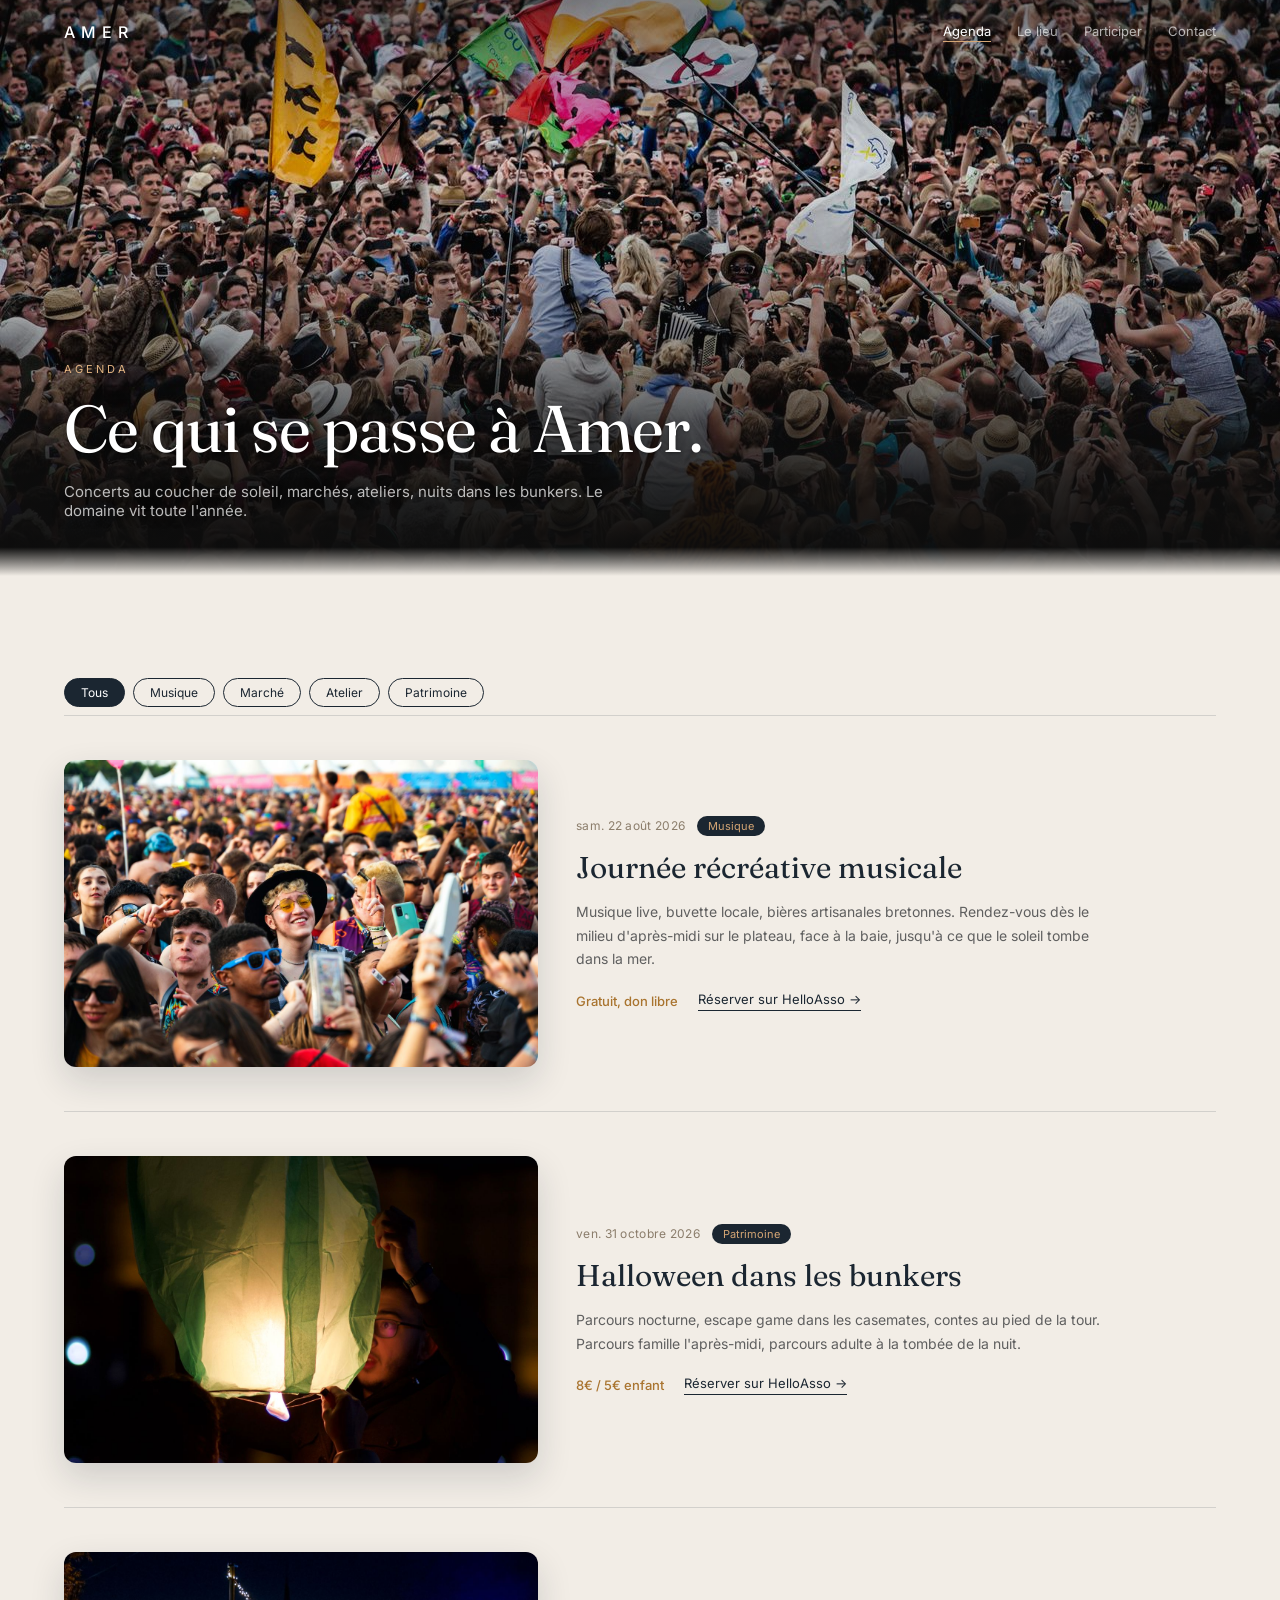
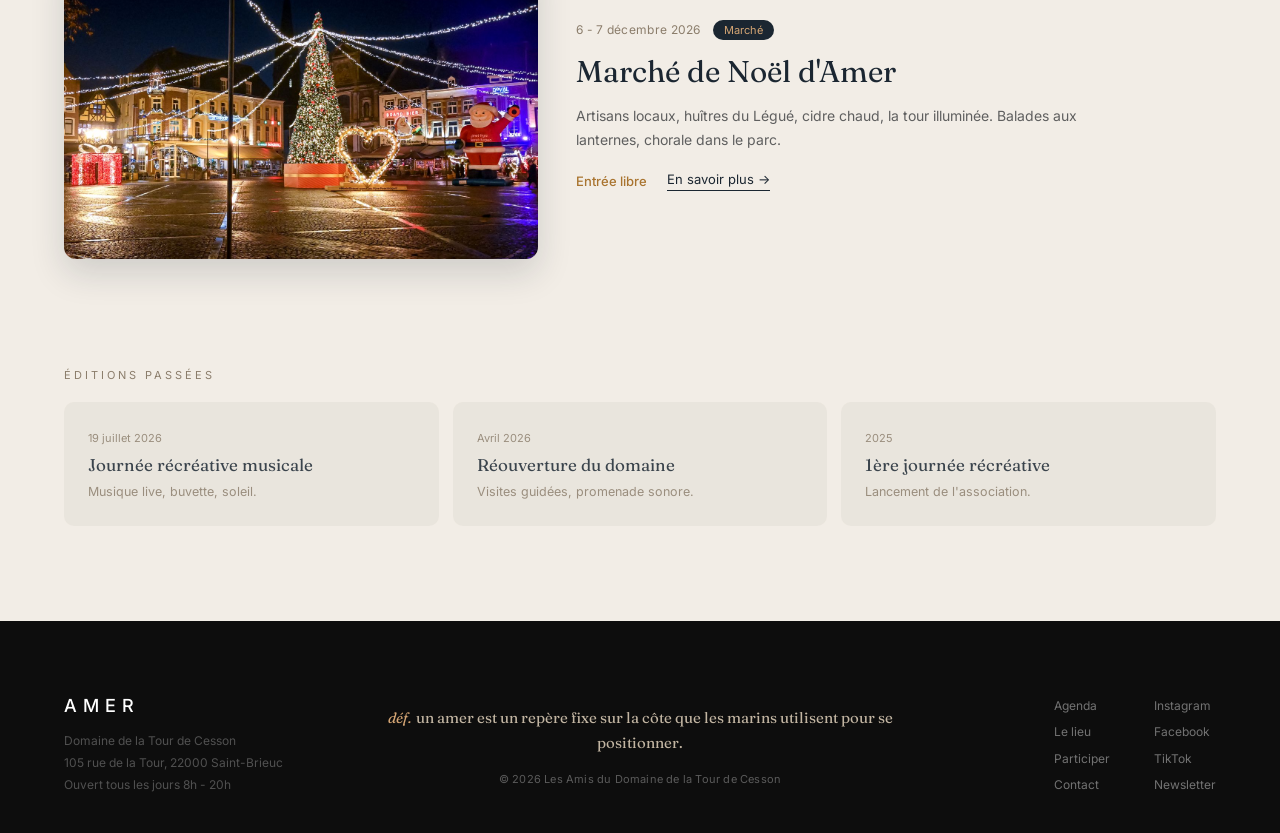
==== commit 3b11ac05: "Muscle la V1 : plus de souffle, defilement dynamique - Titres plus grands et plus serres (hero, sect" ====
--- a/amer_page_agenda.html
+++ b/amer_page_agenda.html
@@ -150,5 +150,6 @@
   </div>
 </footer>
 
+<script src="main.js" defer></script>
 </body>
 </html>
--- a/style.css
+++ b/style.css
@@ -48,64 +48,64 @@
   .topbar nav{display:flex;gap:26px;font-size:13px;}
   .topbar nav a{color:rgba(255,255,255,.65);transition:color .2s;}
   .topbar nav a:hover{color:#fff;}
-  .hero-content{position:relative;z-index:3;margin-top:auto;width:100%;padding:0 5vw 60px;}
-  .hero-content .inner{max-width:920px;margin:0;}
-  .hero-content .eyebrow{color:#E3B582;margin-bottom:18px;text-shadow:0 1px 14px rgba(0,0,0,.75);}
+  .hero-content{position:relative;z-index:3;margin-top:auto;width:100%;padding:0 5vw 76px;}
+  .hero-content .inner{max-width:960px;margin:0;}
+  .hero-content .eyebrow{color:#E3B582;margin-bottom:20px;text-shadow:0 1px 14px rgba(0,0,0,.75);}
   .hero-content h1{
     font-family:var(--font-voice);font-weight:400;
-    font-size:clamp(30px,4.6vw,58px);line-height:1.12;
-    margin:0 0 20px;max-width:760px;color:#fff;
+    font-size:clamp(34px,5.6vw,74px);line-height:1.03;letter-spacing:-.015em;
+    margin:0 0 22px;max-width:900px;color:#fff;
     text-shadow:0 2px 22px rgba(0,0,0,.6), 0 1px 3px rgba(0,0,0,.45);
   }
-  .hero-content .sub{font-size:14px;color:rgba(255,255,255,.62);margin:0;}
+  .hero-content .sub{font-size:15px;letter-spacing:.2px;color:rgba(255,255,255,.66);margin:0;}
 
   /* ---------- ARROW ---------- */
   .arw{font-style:normal;}
 
   /* ---------- SECTIONS ---------- */
   section{padding:0;}
-  .pad{padding:64px 5vw;}
+  .pad{padding:96px 5vw;}
   .lbl-amber{color:var(--amber-ink);}
   .lbl-stone{color:var(--stone);}
 
   /* ---------- EVENTS (fond crème) ---------- */
-  .events{background:var(--sand);color:var(--night);padding:8px 5vw 60px;}
-  .events .top{border-top:1px solid rgba(27,38,49,.16);padding-top:34px;margin-bottom:28px;}
-  .events-grid{display:grid;grid-template-columns:repeat(3,1fr);gap:14px;}
+  .events{background:var(--sand);color:var(--night);padding:8px 5vw 88px;}
+  .events .top{border-top:1px solid rgba(27,38,49,.16);padding-top:48px;margin-bottom:36px;}
+  .events-grid{display:grid;grid-template-columns:repeat(3,1fr);gap:16px;}
   .ev{
-    position:relative;min-height:340px;border-radius:10px;overflow:hidden;
+    position:relative;min-height:404px;border-radius:10px;overflow:hidden;
     display:flex;flex-direction:column;justify-content:flex-end;
-    padding:26px 24px;color:#fff;
+    padding:28px 26px;color:#fff;
     background-size:cover;background-position:center;
     box-shadow:0 10px 26px rgba(27,38,49,.12);
     transition:transform .45s cubic-bezier(.19,1,.22,1), box-shadow .45s;
   }
-  .ev:hover{transform:translateY(-5px);box-shadow:0 20px 44px rgba(27,38,49,.28);}
-  .ev .date{font-size:11px;color:rgba(255,255,255,.75);letter-spacing:.5px;}
-  .ev h3{font-family:var(--font-voice);font-weight:400;font-size:20px;line-height:1.25;margin:8px 0 12px;}
+  .ev:hover{transform:translateY(-6px);box-shadow:0 24px 50px rgba(27,38,49,.3);}
+  .ev .date{font-size:11px;color:rgba(255,255,255,.78);letter-spacing:.5px;}
+  .ev h3{font-family:var(--font-voice);font-weight:400;font-size:23px;line-height:1.22;margin:9px 0 12px;}
   .ev p{font-size:12.5px;color:rgba(255,255,255,.75);line-height:1.65;margin:0 0 16px;}
   .ev .price{font-size:11px;color:var(--amber);}
-  .events .more{text-align:right;margin-top:18px;}
+  .events .more{text-align:right;margin-top:22px;}
   .events .more a{font-size:12px;color:var(--stone);transition:color .2s;}
   .events .more a:hover{color:var(--night);}
 
   /* ---------- LE LIEU ---------- */
   .lieu{background:var(--sand);color:var(--night);}
-  .lieu .eyebrow{color:var(--stone);margin-bottom:20px;}
-  .lieu h2{font-family:var(--font-voice);font-weight:400;font-size:clamp(24px,3.2vw,36px);line-height:1.3;margin:0 0 24px;max-width:640px;color:var(--night);}
-  .lieu .lede{font-size:15px;color:#5f5f5f;line-height:1.85;margin:0 0 28px;max-width:620px;}
+  .lieu .eyebrow{color:var(--stone);margin-bottom:22px;}
+  .lieu h2{font-family:var(--font-voice);font-weight:400;font-size:clamp(28px,4vw,48px);line-height:1.12;letter-spacing:-.01em;margin:0 0 26px;max-width:700px;color:var(--night);}
+  .lieu .lede{font-size:16px;color:#5f5f5f;line-height:1.85;margin:0 0 30px;max-width:640px;}
   .ink-link{display:inline-block;font-size:13px;color:var(--night);border-bottom:1px solid var(--night);padding-bottom:3px;transition:opacity .2s;}
   .ink-link:hover{opacity:.6;}
-  .trip{display:grid;grid-template-columns:repeat(3,1fr);gap:16px;margin-top:44px;}
+  .trip{display:grid;grid-template-columns:repeat(3,1fr);gap:18px;margin-top:60px;}
   .trip figure{margin:0;}
   .figframe{overflow:hidden;border-radius:8px;}
-  .trip img{width:100%;height:300px;object-fit:cover;transition:transform .6s cubic-bezier(.19,1,.22,1);}
+  .trip img{width:100%;height:380px;object-fit:cover;transition:transform .6s cubic-bezier(.19,1,.22,1);}
   .trip figure:hover img{transform:scale(1.04);}
-  .trip figcaption{font-size:12px;color:var(--stone);margin-top:11px;line-height:1.5;}
+  .trip figcaption{font-size:12px;color:var(--stone);margin-top:13px;line-height:1.5;}
 
   /* ---------- PANORAMA ---------- */
   .pano{position:relative;background:#10171d;margin:0;}
-  .pano img{display:block;width:100%;height:clamp(300px,46vw,540px);object-fit:cover;object-position:center 50%;}
+  .pano img{display:block;width:100%;height:clamp(360px,54vw,640px);object-fit:cover;object-position:center 50%;}
   .pano figcaption{
     position:absolute;inset:0;display:flex;flex-direction:column;
     align-items:center;justify-content:center;text-align:center;padding:24px;
@@ -113,11 +113,11 @@
   }
   .pano figcaption .big{
     font-family:var(--font-voice);font-weight:400;
-    font-size:clamp(22px,3.4vw,40px);color:#fff;margin:0;line-height:1.2;
+    font-size:clamp(26px,4.2vw,54px);color:#fff;margin:0;line-height:1.12;letter-spacing:-.01em;
     text-shadow:0 2px 26px rgba(0,0,0,.7);
   }
   .pano figcaption .small{
-    font-size:clamp(12px,1.5vw,15px);color:rgba(255,255,255,.9);margin:12px 0 0;
+    font-size:clamp(12px,1.5vw,15px);color:rgba(255,255,255,.9);margin:14px 0 0;
     letter-spacing:.3px;text-shadow:0 1px 14px rgba(0,0,0,.75);
   }
 
@@ -127,17 +127,17 @@
     color:var(--night);
   }
   .participer .eyebrow{color:var(--amber-ink);margin-bottom:8px;}
-  .participer-grid{display:grid;grid-template-columns:1fr 1fr;gap:52px;margin-top:34px;}
-  .participer h3{font-family:var(--font-voice);font-weight:400;font-size:23px;margin:0 0 14px;color:var(--night);}
-  .participer p{font-size:13.5px;color:#5f5f5f;line-height:1.75;margin:0 0 22px;}
+  .participer-grid{display:grid;grid-template-columns:1fr 1fr;gap:56px;margin-top:40px;}
+  .participer h3{font-family:var(--font-voice);font-weight:400;font-size:26px;margin:0 0 14px;color:var(--night);}
+  .participer p{font-size:14px;color:#5f5f5f;line-height:1.8;margin:0 0 24px;}
   .amber-link{display:inline-block;font-size:12px;color:var(--amber-ink);border-bottom:1px solid var(--amber-ink);padding-bottom:3px;transition:opacity .2s;}
   .amber-link:hover{opacity:.65;}
 
   /* ---------- INSTAGRAM (carrousel infini) ---------- */
-  .insta{background:var(--sand);color:var(--night);padding:56px 0;overflow:hidden;}
-  .insta-head{display:flex;justify-content:space-between;align-items:flex-end;gap:20px;flex-wrap:wrap;margin-bottom:30px;padding:0 5vw;}
+  .insta{background:var(--sand);color:var(--night);padding:64px 0;overflow:hidden;}
+  .insta-head{display:flex;justify-content:space-between;align-items:flex-end;gap:20px;flex-wrap:wrap;margin-bottom:34px;padding:0 5vw;}
   .insta-head .eyebrow{color:var(--stone);margin-bottom:12px;}
-  .insta-head h2{font-family:var(--font-voice);font-weight:400;font-size:clamp(22px,2.8vw,30px);line-height:1.25;margin:0;color:var(--night);max-width:520px;}
+  .insta-head h2{font-family:var(--font-voice);font-weight:400;font-size:clamp(24px,3.2vw,36px);line-height:1.2;margin:0;color:var(--night);max-width:560px;}
   .insta-head a{font-size:13px;color:var(--night);border-bottom:1px solid var(--night);padding-bottom:3px;white-space:nowrap;transition:opacity .2s;}
   .insta-head a:hover{opacity:.6;}
   .insta-marquee{
@@ -146,18 +146,18 @@
     mask-image:linear-gradient(to right, transparent 0, #000 3%, #000 97%, transparent 100%);
   }
   .insta-track{display:flex;width:max-content;will-change:transform;animation:insta-scroll 55s linear infinite;}
-  .insta-track a{position:relative;flex:0 0 auto;width:230px;height:230px;margin-right:12px;overflow:hidden;border-radius:8px;display:block;}
+  .insta-track a{position:relative;flex:0 0 auto;width:250px;height:250px;margin-right:14px;overflow:hidden;border-radius:8px;display:block;}
   .insta-track img{width:100%;height:100%;object-fit:cover;display:block;}
   @keyframes insta-scroll{ from{transform:translateX(0);} to{transform:translateX(-50%);} }
   @media(prefers-reduced-motion:reduce){ .insta-track{animation:none;} }
   @media(max-width:560px){
-    .insta{padding:44px 0;}
+    .insta{padding:48px 0;}
     .insta-head{padding:0 22px;}
     .insta-track a{width:160px;height:160px;margin-right:8px;}
   }
 
   /* ---------- FOOTER ---------- */
-  .foot{background:var(--ink);padding:56px 5vw 30px;}
+  .foot{background:var(--ink);padding:72px 5vw 34px;}
   .foot-cols{display:grid;grid-template-columns:1fr auto 1fr;gap:48px;align-items:center;}
   .foot .brand{font-size:18px;}
   .foot .addr{font-size:12px;color:rgba(255,255,255,.28);margin:14px 0 0;line-height:1.85;}
@@ -174,14 +174,17 @@
   }
 
   /* ---------- RESPONSIVE ---------- */
+  @media(min-width:561px) and (max-width:820px){
+    .pad{padding:72px 5vw;}
+  }
   @media(max-width:820px){
     .events-grid,.trip,.participer-grid{grid-template-columns:1fr;}
-    .participer-grid{gap:38px;}
-    .trip img{height:220px;}
+    .participer-grid{gap:40px;}
+    .trip img{height:260px;}
     .topbar nav{gap:16px;font-size:12px;}
   }
   @media(max-width:560px){
-    .pad{padding:48px 22px;}
+    .pad{padding:56px 22px;}
     .events,.journal,.foot,.hero-content{padding-left:22px;padding-right:22px;}
     .topbar{padding:18px 22px;}
     .topbar nav{display:none;}
@@ -199,7 +202,7 @@
 /* ---- HERO de page (plus court que l'accueil) ---- */
 .page-hero{
   position:relative;
-  min-height:58vh;min-height:58svh;
+  min-height:64vh;min-height:64svh;
   display:flex;flex-direction:column;
   background-size:cover;background-position:center 42%;
 }
@@ -211,45 +214,45 @@
     rgba(13,13,13,.97) 95%, var(--sand) 100%);
 }
 .page-hero .topbar{position:relative;z-index:3;background:transparent;}
-.page-hero .ph-content{position:relative;z-index:3;margin-top:auto;padding:0 5vw 52px;}
-.page-hero .eyebrow{color:#E3B582;margin-bottom:16px;text-shadow:0 1px 14px rgba(0,0,0,.75);}
+.page-hero .ph-content{position:relative;z-index:3;margin-top:auto;padding:0 5vw 56px;}
+.page-hero .eyebrow{color:#E3B582;margin-bottom:18px;text-shadow:0 1px 14px rgba(0,0,0,.75);}
 .page-hero h1{
   font-family:var(--font-voice);font-weight:400;
-  font-size:clamp(28px,4.4vw,52px);line-height:1.13;
-  margin:0;max-width:740px;color:#fff;
+  font-size:clamp(32px,5.2vw,66px);line-height:1.06;letter-spacing:-.012em;
+  margin:0;max-width:820px;color:#fff;
   text-shadow:0 2px 22px rgba(0,0,0,.6), 0 1px 3px rgba(0,0,0,.4);
 }
-.page-hero .sub{font-size:14px;color:rgba(255,255,255,.7);margin:16px 0 0;max-width:560px;text-shadow:0 1px 12px rgba(0,0,0,.7);}
+.page-hero .sub{font-size:15px;color:rgba(255,255,255,.72);margin:18px 0 0;max-width:580px;text-shadow:0 1px 12px rgba(0,0,0,.7);}
 
 /* ---- SECTION RECIT : image + texte alternes ---- */
 .story{background:var(--sand);color:var(--night);}
 .story--alt{background:#EAE3DA;}
-.story-grid{display:grid;grid-template-columns:1fr 1fr;gap:56px;align-items:center;}
+.story-grid{display:grid;grid-template-columns:1fr 1fr;gap:64px;align-items:center;}
 .story-media{overflow:hidden;border-radius:12px;box-shadow:0 18px 42px rgba(27,38,49,.18);}
 .story-media img{
-  width:100%;height:clamp(280px,34vw,430px);object-fit:cover;
+  width:100%;height:clamp(300px,36vw,470px);object-fit:cover;
   transition:transform .7s cubic-bezier(.19,1,.22,1);
 }
 .story-media:hover img{transform:scale(1.045);}
 .story--rev .story-media{order:2;}
-.story-date{font-size:11px;letter-spacing:3px;text-transform:uppercase;color:var(--amber-ink);margin:0 0 14px;}
+.story-date{font-size:11px;letter-spacing:3px;text-transform:uppercase;color:var(--amber-ink);margin:0 0 16px;}
 .story-body h2{
   font-family:var(--font-voice);font-weight:400;
-  font-size:clamp(23px,3vw,34px);line-height:1.25;margin:0 0 18px;color:var(--night);
+  font-size:clamp(26px,3.6vw,44px);line-height:1.14;letter-spacing:-.008em;margin:0 0 20px;color:var(--night);
 }
 .story-body p{font-size:15px;color:#5f5f5f;line-height:1.85;margin:0;max-width:520px;}
 
 /* ---- BANDEAU STATS sombre ---- */
 .stats-band{background:var(--night);color:#fff;}
 .stats-band .eyebrow{color:var(--amber);margin-bottom:16px;}
-.stats-band h2{font-family:var(--font-voice);font-weight:400;font-size:clamp(24px,3vw,32px);line-height:1.3;margin:0 0 18px;max-width:560px;color:#fff;}
-.stats-band .lede{font-size:15px;color:rgba(255,255,255,.6);line-height:1.85;margin:0 0 36px;max-width:600px;}
+.stats-band h2{font-family:var(--font-voice);font-weight:400;font-size:clamp(26px,3.4vw,40px);line-height:1.18;letter-spacing:-.008em;margin:0 0 20px;max-width:600px;color:#fff;}
+.stats-band .lede{font-size:15px;color:rgba(255,255,255,.6);line-height:1.85;margin:0 0 40px;max-width:600px;}
 .stats{display:grid;grid-template-columns:repeat(3,1fr);gap:24px;}
-.stat .num{font-family:var(--font-voice);font-size:clamp(26px,3vw,34px);color:var(--amber);margin:0;line-height:1.1;}
+.stat .num{font-family:var(--font-voice);font-size:clamp(28px,3.2vw,38px);color:var(--amber);margin:0;line-height:1.1;}
 .stat .cap{font-size:12.5px;color:var(--stone);margin:8px 0 0;line-height:1.55;}
 
 @media(max-width:820px){
-  .story-grid{grid-template-columns:1fr;gap:26px;}
+  .story-grid{grid-template-columns:1fr;gap:28px;}
   .story--rev .story-media{order:-1;}
   .stats{grid-template-columns:1fr;gap:20px;}
 }
@@ -266,23 +269,23 @@
 .chip:hover{background:rgba(27,38,49,.08);}
 .chip.on{background:var(--night);color:#fff;}
 .ag-list{margin-top:8px;}
-.ag-row{display:grid;grid-template-columns:1fr 1.35fr;gap:34px;align-items:center;padding:38px 0;border-top:1px solid rgba(27,38,49,.14);}
+.ag-row{display:grid;grid-template-columns:1fr 1.35fr;gap:38px;align-items:center;padding:44px 0;border-top:1px solid rgba(27,38,49,.14);}
 .ag-media{overflow:hidden;border-radius:12px;box-shadow:0 14px 34px rgba(27,38,49,.16);}
-.ag-media img{width:100%;height:clamp(220px,22vw,300px);object-fit:cover;transition:transform .7s cubic-bezier(.19,1,.22,1);}
+.ag-media img{width:100%;height:clamp(240px,24vw,340px);object-fit:cover;transition:transform .7s cubic-bezier(.19,1,.22,1);}
 .ag-row:hover .ag-media img{transform:scale(1.045);}
-.ag-meta{display:flex;gap:12px;align-items:center;margin-bottom:12px;flex-wrap:wrap;}
+.ag-meta{display:flex;gap:12px;align-items:center;margin-bottom:14px;flex-wrap:wrap;}
 .ag-date{font-size:12px;color:var(--stone);letter-spacing:.3px;}
 .ag-tag{background:var(--night);color:var(--amber);padding:3px 11px;border-radius:99px;font-size:11px;}
-.ag-body h3{font-family:var(--font-voice);font-weight:400;font-size:clamp(21px,2.4vw,26px);line-height:1.25;margin:0 0 12px;color:var(--night);}
-.ag-body p{font-size:14px;color:#5f5f5f;line-height:1.7;margin:0 0 18px;max-width:540px;}
+.ag-body h3{font-family:var(--font-voice);font-weight:400;font-size:clamp(23px,2.6vw,30px);line-height:1.2;margin:0 0 14px;color:var(--night);}
+.ag-body p{font-size:14px;color:#5f5f5f;line-height:1.7;margin:0 0 20px;max-width:540px;}
 .ag-foot{display:flex;gap:20px;align-items:center;flex-wrap:wrap;}
 .ag-price{font-size:13px;color:var(--amber-ink);font-weight:500;}
-.past{margin-top:56px;}
+.past{margin-top:64px;}
 .past-grid{display:grid;grid-template-columns:repeat(3,1fr);gap:14px;margin-top:20px;}
-.past-card{background:#E8E3DB;border-radius:10px;padding:22px;opacity:.85;transition:opacity .2s;}
+.past-card{background:#E8E3DB;border-radius:10px;padding:24px;opacity:.85;transition:opacity .2s;}
 .past-card:hover{opacity:1;}
 .past-card .d{font-size:11px;color:var(--stone);}
-.past-card h4{font-family:var(--font-voice);font-weight:400;font-size:16px;color:var(--night);margin:8px 0 8px;}
+.past-card h4{font-family:var(--font-voice);font-weight:400;font-size:17px;color:var(--night);margin:8px 0 8px;}
 .past-card p{font-size:12.5px;color:var(--stone);margin:0;line-height:1.5;}
 
 /* ============================================================
@@ -292,39 +295,40 @@
 .howto{background:#E8E3DB;border-radius:10px;padding:22px;margin:0 0 22px;}
 .howto .t{font-size:13px;color:var(--night);font-weight:600;margin:0 0 8px;}
 .howto p{font-size:13px;color:#5f5f5f;line-height:1.7;margin:0;max-width:none;}
-.offer-grid{display:grid;grid-template-columns:1fr 1fr;gap:36px;margin-top:34px;}
-.offer{padding:36px;background:rgba(255,255,255,.04);border-radius:14px;border:.5px solid rgba(255,255,255,.09);}
-.offer h3{font-family:var(--font-voice);font-weight:400;font-size:24px;color:#fff;margin:0 0 14px;}
-.offer .big-price{font-family:var(--font-voice);font-size:clamp(34px,4vw,44px);color:var(--amber);margin:0 0 10px;line-height:1;}
+.offer-grid{display:grid;grid-template-columns:1fr 1fr;gap:36px;margin-top:40px;}
+.offer{padding:38px;background:rgba(255,255,255,.04);border-radius:14px;border:.5px solid rgba(255,255,255,.09);}
+.offer h3{font-family:var(--font-voice);font-weight:400;font-size:26px;color:#fff;margin:0 0 14px;}
+.offer .big-price{font-family:var(--font-voice);font-size:clamp(36px,4.4vw,48px);color:var(--amber);margin:0 0 10px;line-height:1;}
 .offer .big-price span{font-size:16px;color:var(--stone);}
 .offer p{font-size:14px;color:rgba(255,255,255,.58);line-height:1.7;margin:0 0 22px;}
 .offer .note{background:rgba(255,255,255,.06);border-radius:8px;padding:16px;margin:0 0 24px;}
 .offer .note p{font-size:13px;color:rgba(255,255,255,.72);margin:0;line-height:1.7;}
-.btn-amber{display:inline-block;background:var(--amber);color:var(--night);padding:11px 26px;border-radius:7px;font-size:14px;font-weight:500;transition:opacity .2s;}
-.btn-amber:hover{opacity:.88;}
-.btn-ghost{display:inline-block;border:1px solid var(--amber);color:var(--amber);padding:11px 26px;border-radius:7px;font-size:14px;transition:background .2s;}
+.btn-amber{display:inline-block;background:var(--amber);color:var(--night);padding:12px 28px;border-radius:7px;font-size:14px;font-weight:500;transition:opacity .2s,transform .2s;}
+.btn-amber:hover{opacity:.9;transform:translateY(-1px);}
+.btn-ghost{display:inline-block;border:1px solid var(--amber);color:var(--amber);padding:12px 28px;border-radius:7px;font-size:14px;transition:background .2s;}
 .btn-ghost:hover{background:rgba(212,165,116,.12);}
 .band-center{text-align:center;}
-.band-center .q{font-family:var(--font-voice);font-size:clamp(20px,2.6vw,24px);color:var(--night);margin:0 0 16px;}
+.band-center .q{font-family:var(--font-voice);font-size:clamp(22px,3vw,30px);line-height:1.3;color:var(--night);margin:0 0 18px;}
 
 /* ============================================================
    CONTACT
    ============================================================ */
-.contact-grid{display:grid;grid-template-columns:1fr 1fr;gap:52px;}
-.info-block{margin-bottom:30px;}
+.contact-grid{display:grid;grid-template-columns:1fr 1fr;gap:56px;}
+.info-block{margin-bottom:32px;}
 .info-block .k{font-size:12px;letter-spacing:2px;text-transform:uppercase;color:var(--amber-ink);margin:0 0 8px;}
 .info-block .v{font-size:15px;color:var(--night);line-height:1.6;margin:0;}
 .info-block .v.small{font-size:14px;color:#5f5f5f;}
 .socials{display:flex;gap:18px;flex-wrap:wrap;}
 .socials a{font-size:14px;color:var(--night);border-bottom:1px solid rgba(27,38,49,.3);padding-bottom:2px;transition:opacity .2s;}
 .socials a:hover{opacity:.6;}
-.form-card{background:#fff;border-radius:14px;border:.5px solid rgba(139,125,107,.22);padding:32px;box-shadow:0 14px 34px rgba(27,38,49,.08);}
-.form-card .ft{font-family:var(--font-voice);font-size:20px;color:var(--night);margin:0 0 22px;}
+.form-card{background:#fff;border-radius:14px;border:.5px solid rgba(139,125,107,.22);padding:34px;box-shadow:0 14px 34px rgba(27,38,49,.08);}
+.form-card .ft{font-family:var(--font-voice);font-size:22px;color:var(--night);margin:0 0 24px;}
 .field{margin-bottom:16px;}
 .field label{font-size:12px;color:var(--stone);display:block;margin-bottom:6px;}
 .field input,.field textarea{width:100%;padding:11px 14px;border:.5px solid rgba(139,125,107,.3);border-radius:7px;font-size:14px;background:#FAFAF7;font-family:inherit;color:var(--ink);}
+.field input:focus,.field textarea:focus{outline:none;border-color:var(--amber-ink);background:#fff;}
 .field textarea{resize:vertical;}
-.btn-ink{background:var(--night);color:#fff;padding:11px 28px;border:none;border-radius:7px;font-size:14px;cursor:pointer;font-family:inherit;transition:opacity .2s;}
+.btn-ink{background:var(--night);color:#fff;padding:12px 30px;border:none;border-radius:7px;font-size:14px;cursor:pointer;font-family:inherit;transition:opacity .2s;}
 .btn-ink:hover{opacity:.9;}
 .map-ph{margin-top:20px;background:#DED8CE;border-radius:12px;height:220px;display:flex;align-items:center;justify-content:center;position:relative;overflow:hidden;}
 .map-ph::before{content:"";position:absolute;inset:0;background:repeating-linear-gradient(45deg,transparent,transparent 22px,rgba(139,125,107,.09) 22px,rgba(139,125,107,.09) 44px);}
@@ -333,7 +337,37 @@
 .map-ph .pin p{font-size:12px;margin:0;}
 
 @media(max-width:820px){
-  .ag-row{grid-template-columns:1fr;gap:18px;}
+  .ag-row{grid-template-columns:1fr;gap:20px;}
   .past-grid{grid-template-columns:1fr;}
-  .offer-grid,.contact-grid{grid-template-columns:1fr;gap:32px;}
-}
+  .offer-grid,.contact-grid{grid-template-columns:1fr;gap:34px;}
+}
+
+/* ============================================================
+   DYNAMIQUE : apparitions au scroll + nav condensee
+   (pilotees par main.js ; coupees si prefers-reduced-motion)
+   ============================================================ */
+
+/* les classes .rv / .rv-in sont posees par le JS : sans JS, tout reste visible */
+.rv{opacity:0;transform:translateY(26px);transition:opacity .7s cubic-bezier(.19,1,.22,1),transform .7s cubic-bezier(.19,1,.22,1);will-change:opacity,transform;}
+.rv-in{opacity:1;transform:none;}
+@media(prefers-reduced-motion:reduce){
+  .rv{opacity:1;transform:none;transition:none;}
+}
+
+/* barre de navigation qui apparait apres le hero */
+.stnav{
+  position:fixed;top:0;left:0;right:0;z-index:60;
+  display:flex;justify-content:space-between;align-items:center;
+  padding:14px 5vw;
+  background:rgba(13,13,13,.9);
+  -webkit-backdrop-filter:blur(9px);backdrop-filter:blur(9px);
+  border-bottom:1px solid rgba(255,255,255,.08);
+  transform:translateY(-100%);
+  transition:transform .38s cubic-bezier(.19,1,.22,1);
+}
+.stnav.show{transform:translateY(0);}
+.stnav .brand{font-size:14px;font-weight:500;letter-spacing:6px;color:#fff;}
+.stnav nav{display:flex;gap:24px;font-size:12px;}
+.stnav nav a{color:rgba(255,255,255,.62);transition:color .2s;}
+.stnav nav a:hover,.stnav nav a.active{color:var(--amber);}
+@media(max-width:560px){ .stnav nav{display:none;} }
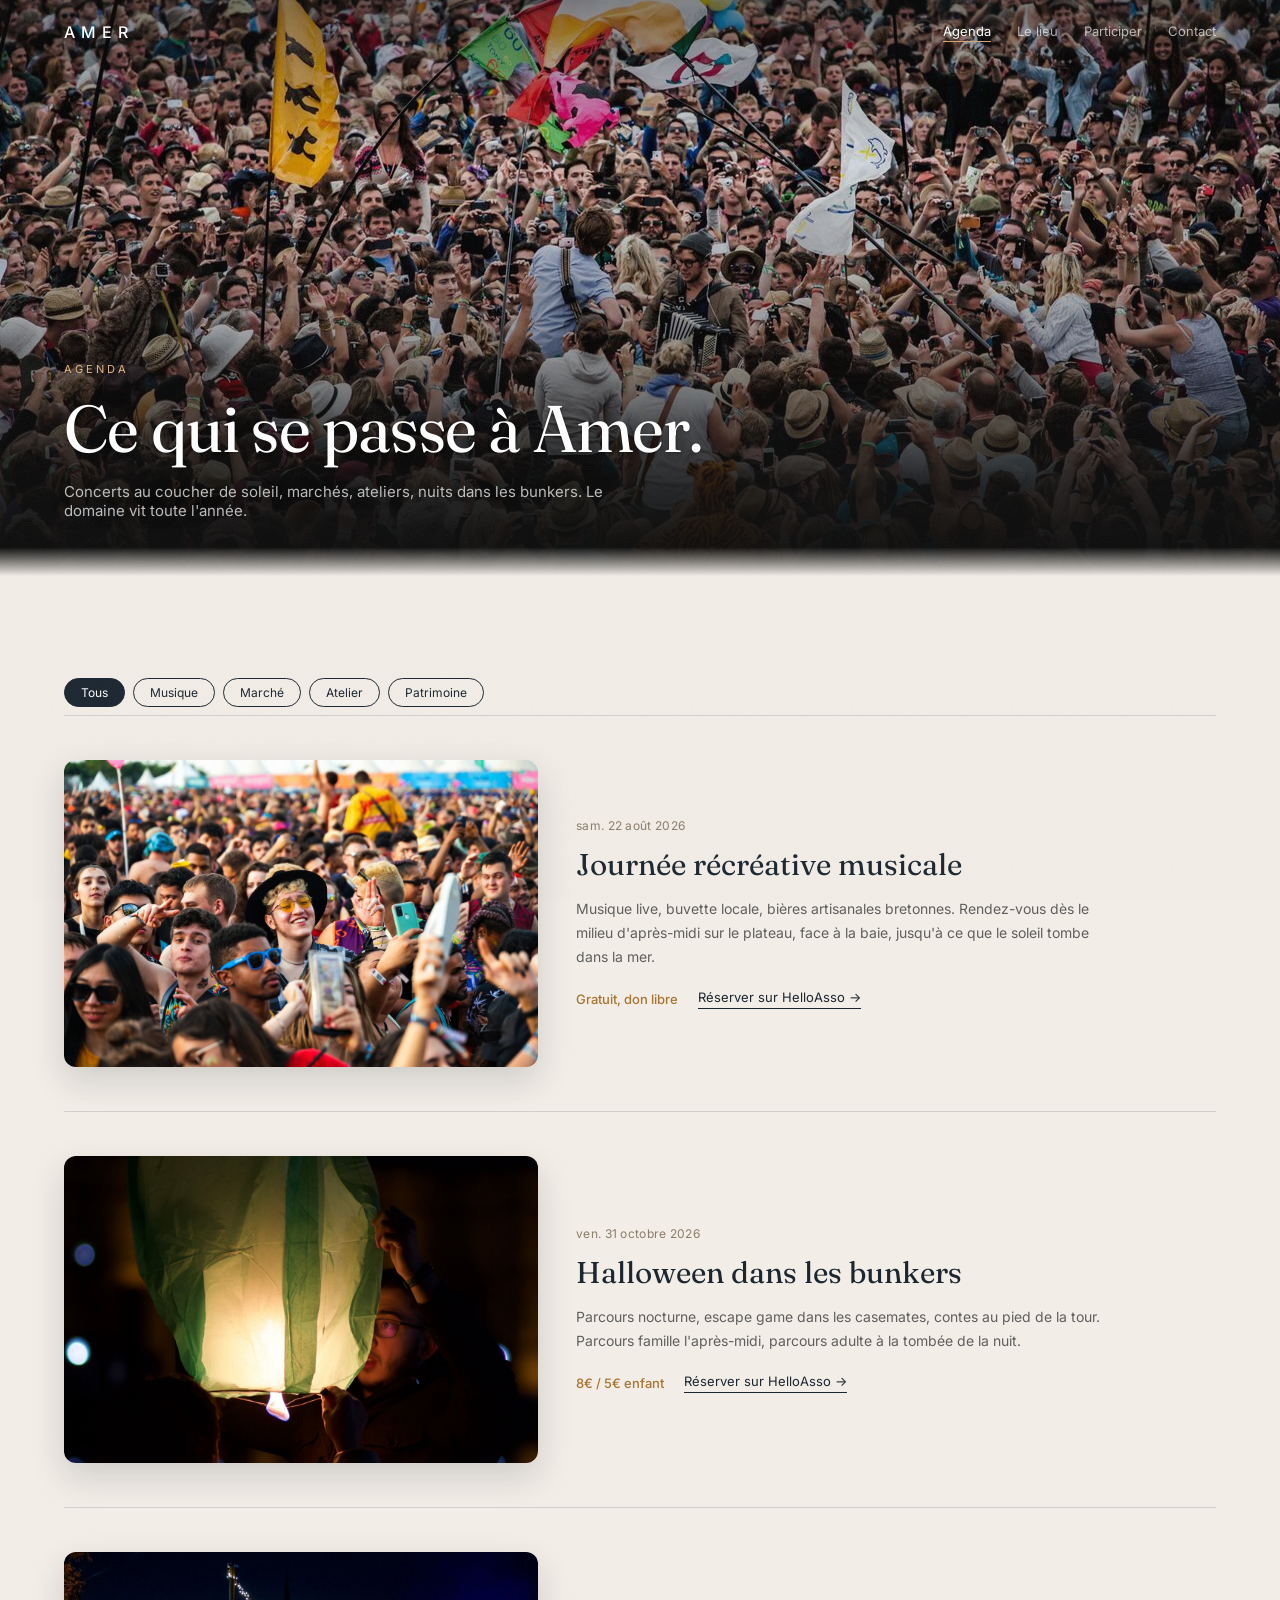
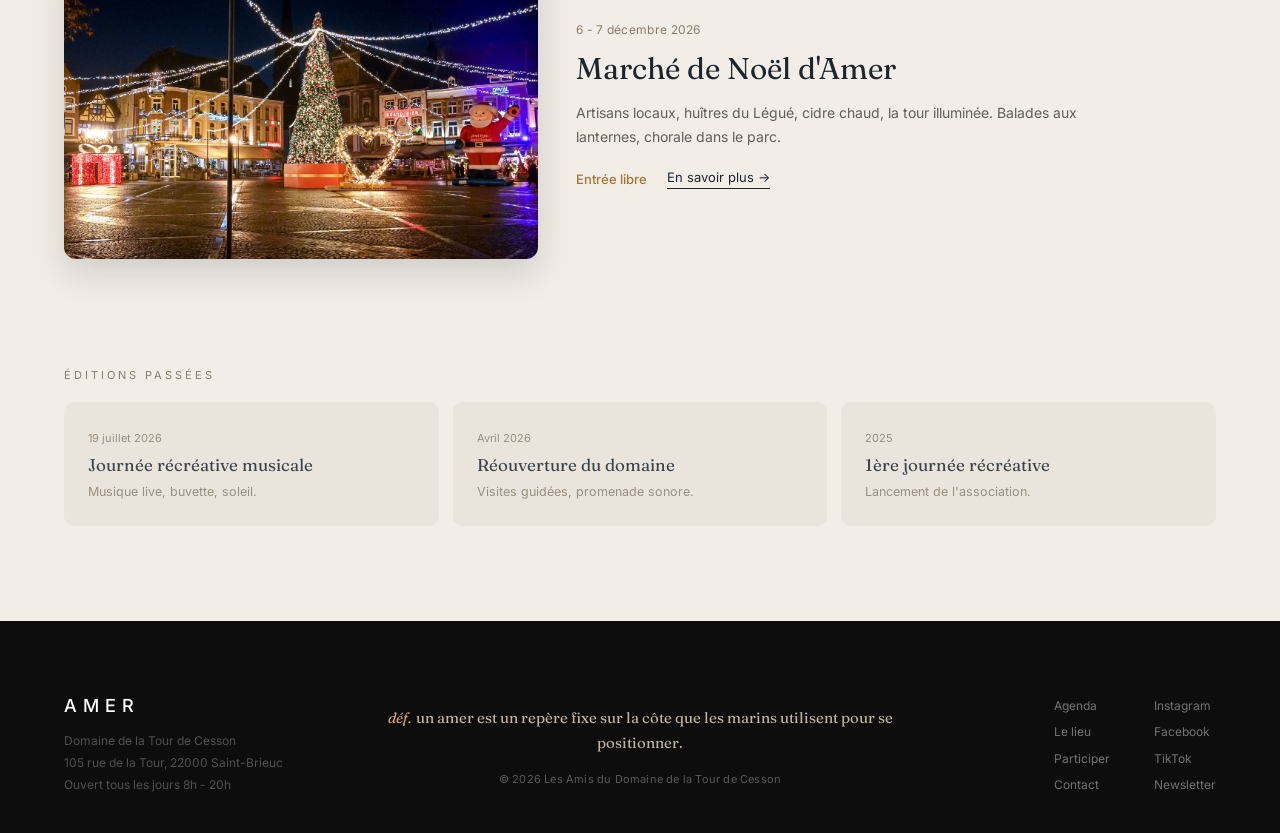
==== commit 662b05eb: "Retire les badges de categorie des evenements de l'agenda" ====
--- a/amer_page_agenda.html
+++ b/amer_page_agenda.html
@@ -51,7 +51,6 @@
       <div class="ag-body">
         <div class="ag-meta">
           <span class="ag-date">sam. 22 août 2026</span>
-          <span class="ag-tag">Musique</span>
         </div>
         <h3 class="voice">Journée récréative musicale</h3>
         <p>Musique live, buvette locale, bières artisanales bretonnes. Rendez-vous dès le milieu d'après-midi sur le plateau, face à la baie, jusqu'à ce que le soleil tombe dans la mer.</p>
@@ -69,7 +68,6 @@
       <div class="ag-body">
         <div class="ag-meta">
           <span class="ag-date">ven. 31 octobre 2026</span>
-          <span class="ag-tag">Patrimoine</span>
         </div>
         <h3 class="voice">Halloween dans les bunkers</h3>
         <p>Parcours nocturne, escape game dans les casemates, contes au pied de la tour. Parcours famille l'après-midi, parcours adulte à la tombée de la nuit.</p>
@@ -87,7 +85,6 @@
       <div class="ag-body">
         <div class="ag-meta">
           <span class="ag-date">6 - 7 décembre 2026</span>
-          <span class="ag-tag">Marché</span>
         </div>
         <h3 class="voice">Marché de Noël d'Amer</h3>
         <p>Artisans locaux, huîtres du Légué, cidre chaud, la tour illuminée. Balades aux lanternes, chorale dans le parc.</p>
--- a/style.css
+++ b/style.css
@@ -22,6 +22,13 @@
   img{display:block;max-width:100%;}
   a{color:inherit;text-decoration:none;}
   .wrap{width:100%;}
+
+  /* grain discret sur tout le site (bruit SVG autonome, sans image externe) */
+  body::after{
+    content:"";position:fixed;inset:0;z-index:55;pointer-events:none;
+    opacity:.05;
+    background-image:url("data:image/svg+xml,%3Csvg xmlns='http://www.w3.org/2000/svg' width='160' height='160'%3E%3Cfilter id='n'%3E%3CfeTurbulence type='fractalNoise' baseFrequency='0.85' numOctaves='2' stitchTiles='stitch'/%3E%3CfeColorMatrix type='saturate' values='0'/%3E%3C/filter%3E%3Crect width='100%25' height='100%25' filter='url(%23n)'/%3E%3C/svg%3E");
+  }
   .eyebrow{font-size:11px;letter-spacing:3px;text-transform:uppercase;margin:0;}
   .voice{font-family:var(--font-voice);font-weight:400;}
 
@@ -70,7 +77,9 @@
 
   /* ---------- EVENTS (fond crème) ---------- */
   .events{background:var(--sand);color:var(--night);padding:8px 5vw 88px;}
-  .events .top{border-top:1px solid rgba(27,38,49,.16);padding-top:48px;margin-bottom:36px;}
+  .events .top{border-top:1px solid rgba(27,38,49,.16);padding-top:48px;margin-bottom:40px;}
+  .events .top .ev-title{font-family:var(--font-voice);font-weight:400;font-size:clamp(24px,3.4vw,40px);line-height:1.14;letter-spacing:-.01em;color:var(--night);margin:14px 0 14px;max-width:640px;}
+  .events .top .ev-sub{font-size:15px;color:#5f5f5f;line-height:1.8;margin:0;max-width:600px;}
   .events-grid{display:grid;grid-template-columns:repeat(3,1fr);gap:16px;}
   .ev{
     position:relative;min-height:404px;border-radius:10px;overflow:hidden;
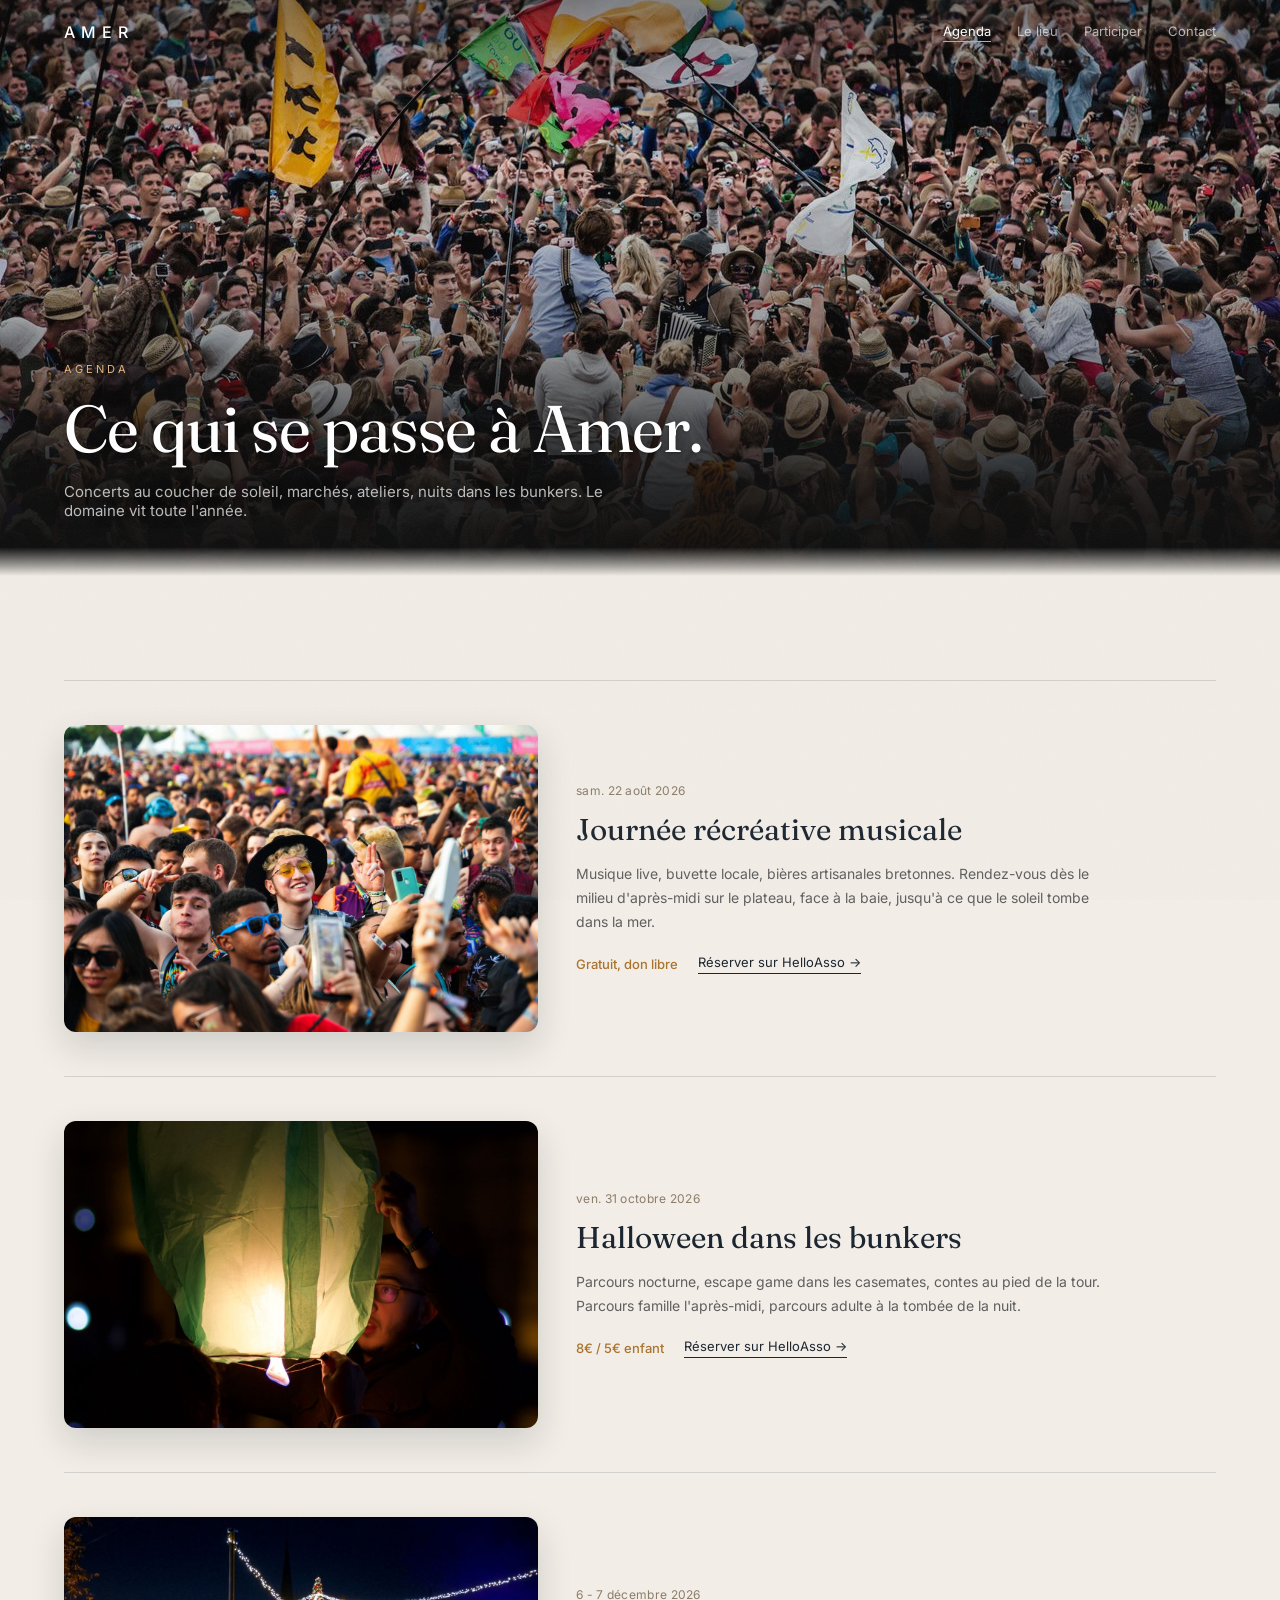
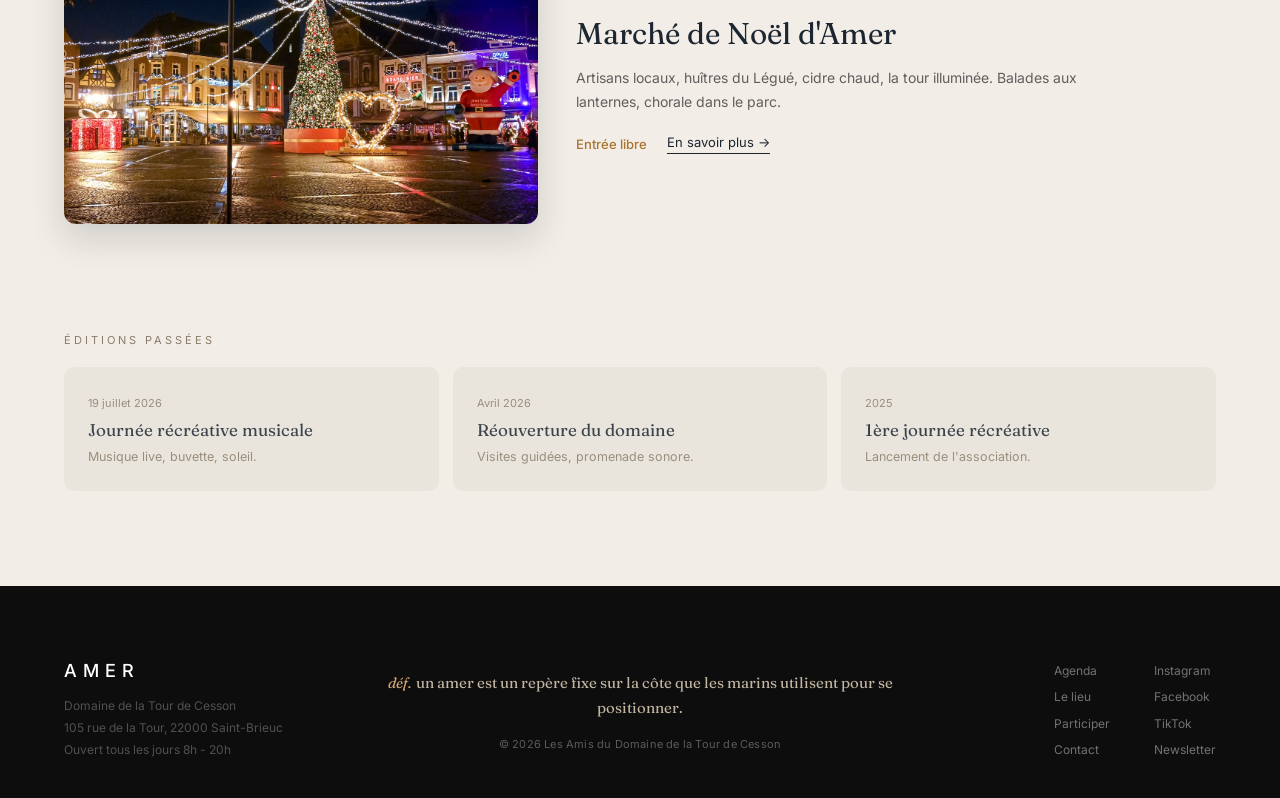
==== commit 1be0fbf5: "Ajoute le favicon et retire les tags/filtres de l'agenda - favicon.png branche sur les 5 pages (et v" ====
--- a/amer_page_agenda.html
+++ b/amer_page_agenda.html
@@ -5,7 +5,7 @@
 <meta name="viewport" content="width=device-width, initial-scale=1">
 <title>Agenda · AMER, Tour de Cesson</title>
 <meta name="description" content="L'agenda du domaine de la Tour de Cesson à Saint-Brieuc : concerts, marchés, ateliers et rendez-vous patrimoine.">
-<link rel="icon" href="data:,">
+<link rel="icon" href="images/favicon.png">
 <link rel="preconnect" href="https://fonts.googleapis.com">
 <link rel="preconnect" href="https://fonts.gstatic.com" crossorigin>
 <link href="https://fonts.googleapis.com/css2?family=Fraunces:ital,opsz,wght@0,9..144,300..600;1,9..144,300..400&family=Inter:wght@300;400;500;600&display=swap" rel="stylesheet">
@@ -34,14 +34,6 @@
 
 <!-- ============ FILTRES + LISTE ============ -->
 <section class="story pad">
-  <div class="chips">
-    <span class="chip on">Tous</span>
-    <span class="chip">Musique</span>
-    <span class="chip">Marché</span>
-    <span class="chip">Atelier</span>
-    <span class="chip">Patrimoine</span>
-  </div>
-
   <div class="ag-list">
 
     <article class="ag-row">
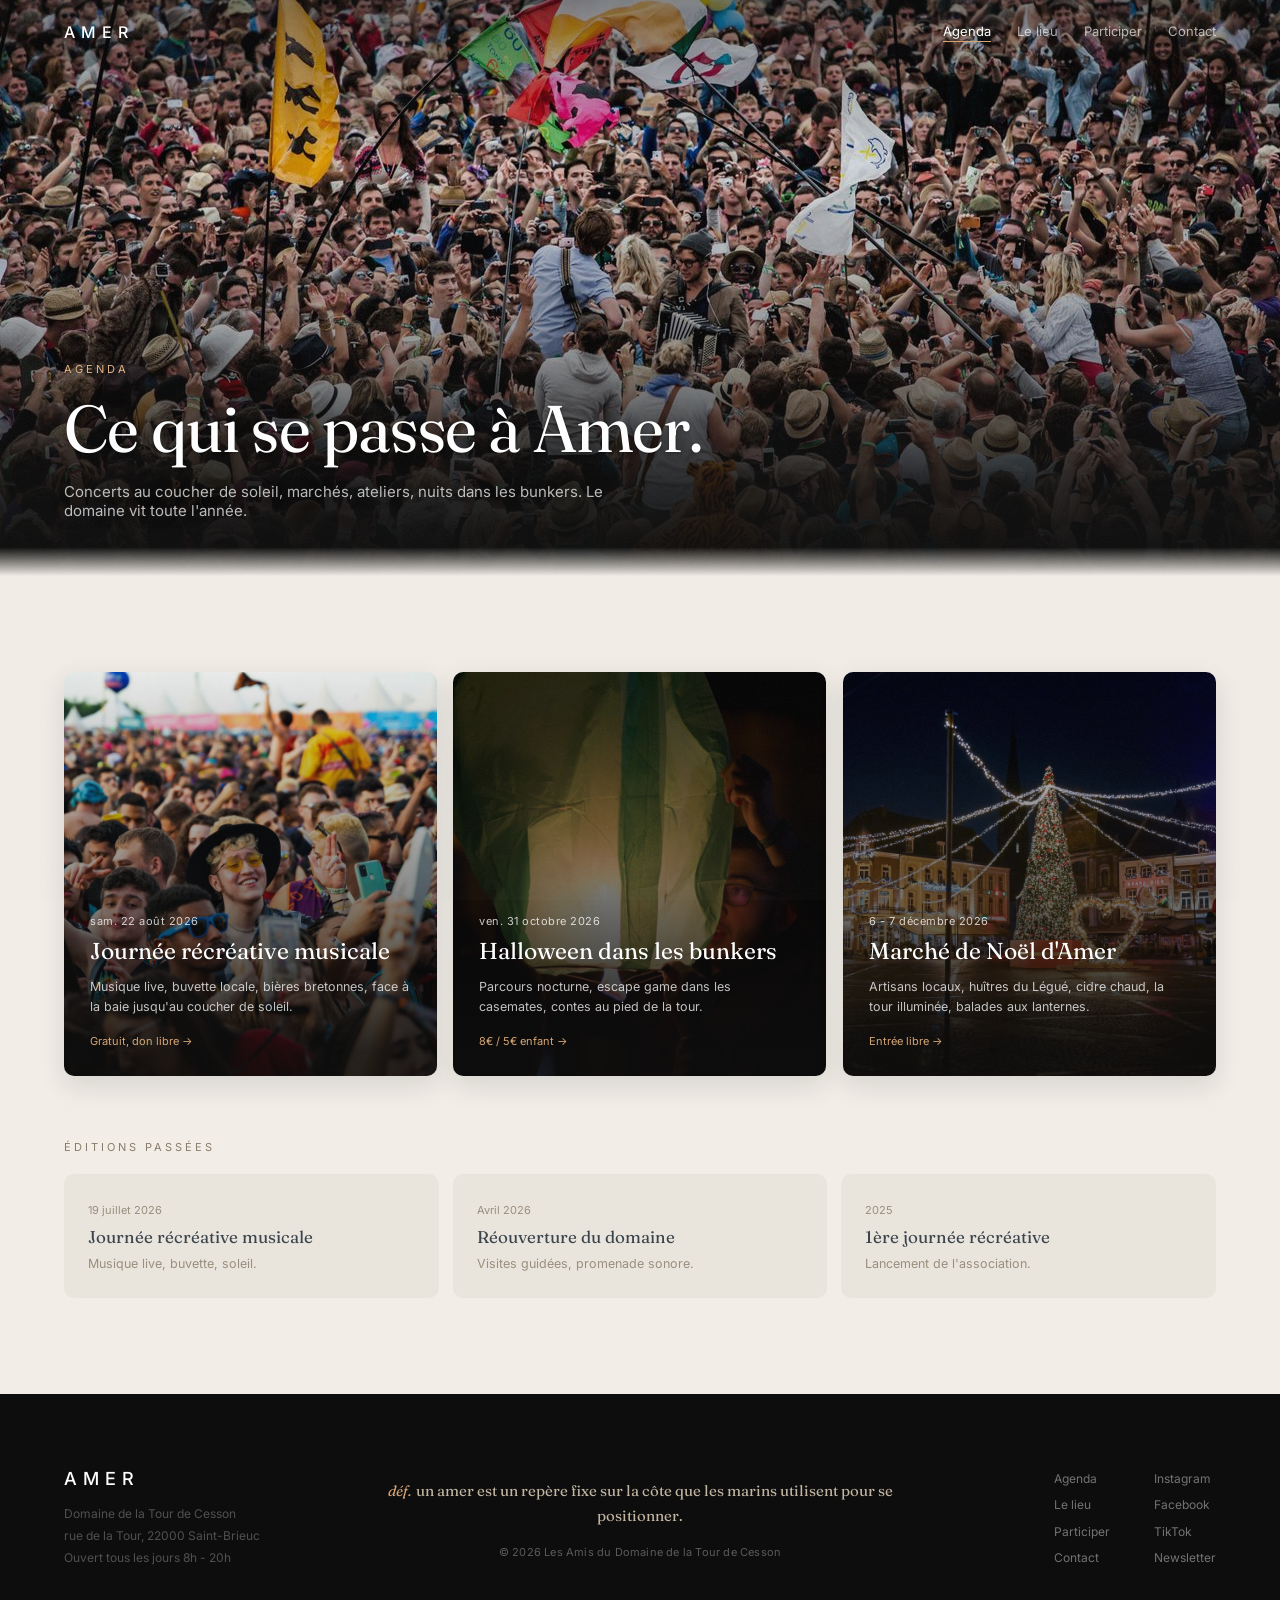
==== commit d0a4561a: "Refonte page Participer + coherence et fact-check du site - Participer : cartes-photo (facons d'aide" ====
--- a/amer_page_agenda.html
+++ b/amer_page_agenda.html
@@ -34,58 +34,28 @@
 
 <!-- ============ FILTRES + LISTE ============ -->
 <section class="story pad">
-  <div class="ag-list">
+  <div class="events-grid">
 
-    <article class="ag-row">
-      <div class="ag-media">
-        <img src="images/openair1.jpg" alt="DJ set au coucher de soleil sur le plateau du domaine">
-      </div>
-      <div class="ag-body">
-        <div class="ag-meta">
-          <span class="ag-date">sam. 22 août 2026</span>
-        </div>
-        <h3 class="voice">Journée récréative musicale</h3>
-        <p>Musique live, buvette locale, bières artisanales bretonnes. Rendez-vous dès le milieu d'après-midi sur le plateau, face à la baie, jusqu'à ce que le soleil tombe dans la mer.</p>
-        <div class="ag-foot">
-          <span class="ag-price">Gratuit, don libre</span>
-          <a class="ink-link" href="#">Réserver sur HelloAsso <i class="arw">&rarr;</i></a>
-        </div>
-      </div>
-    </article>
+    <a class="ev" href="#" style="background-image:linear-gradient(to top, rgba(13,13,13,.9) 6%, rgba(13,13,13,.48) 46%, rgba(13,13,13,.08) 100%), url('images/openair1.jpg');">
+      <span class="date">sam. 22 août 2026</span>
+      <h3>Journée récréative musicale</h3>
+      <p>Musique live, buvette locale, bières bretonnes, face à la baie jusqu'au coucher de soleil.</p>
+      <span class="price">Gratuit, don libre <i class="arw">&rarr;</i></span>
+    </a>
 
-    <article class="ag-row">
-      <div class="ag-media">
-        <img src="images/halloween2.jpg" alt="Parcours nocturne dans les bunkers pour Halloween">
-      </div>
-      <div class="ag-body">
-        <div class="ag-meta">
-          <span class="ag-date">ven. 31 octobre 2026</span>
-        </div>
-        <h3 class="voice">Halloween dans les bunkers</h3>
-        <p>Parcours nocturne, escape game dans les casemates, contes au pied de la tour. Parcours famille l'après-midi, parcours adulte à la tombée de la nuit.</p>
-        <div class="ag-foot">
-          <span class="ag-price">8€ / 5€ enfant</span>
-          <a class="ink-link" href="#">Réserver sur HelloAsso <i class="arw">&rarr;</i></a>
-        </div>
-      </div>
-    </article>
+    <a class="ev" href="#" style="background-image:linear-gradient(to top, rgba(13,13,13,.93) 8%, rgba(13,13,13,.55) 48%, rgba(13,13,13,.18) 100%), url('images/halloween2.jpg');">
+      <span class="date">ven. 31 octobre 2026</span>
+      <h3>Halloween dans les bunkers</h3>
+      <p>Parcours nocturne, escape game dans les casemates, contes au pied de la tour.</p>
+      <span class="price">8€ / 5€ enfant <i class="arw">&rarr;</i></span>
+    </a>
 
-    <article class="ag-row">
-      <div class="ag-media">
-        <img src="images/noel1.jpg" alt="Marché de Noël au pied de la tour illuminée">
-      </div>
-      <div class="ag-body">
-        <div class="ag-meta">
-          <span class="ag-date">6 - 7 décembre 2026</span>
-        </div>
-        <h3 class="voice">Marché de Noël d'Amer</h3>
-        <p>Artisans locaux, huîtres du Légué, cidre chaud, la tour illuminée. Balades aux lanternes, chorale dans le parc.</p>
-        <div class="ag-foot">
-          <span class="ag-price">Entrée libre</span>
-          <a class="ink-link" href="#">En savoir plus <i class="arw">&rarr;</i></a>
-        </div>
-      </div>
-    </article>
+    <a class="ev" href="#" style="background-image:linear-gradient(to top, rgba(13,13,13,.92) 8%, rgba(13,13,13,.55) 48%, rgba(13,13,13,.12) 100%), url('images/noel1.jpg');">
+      <span class="date">6 - 7 décembre 2026</span>
+      <h3>Marché de Noël d'Amer</h3>
+      <p>Artisans locaux, huîtres du Légué, cidre chaud, la tour illuminée, balades aux lanternes.</p>
+      <span class="price">Entrée libre <i class="arw">&rarr;</i></span>
+    </a>
 
   </div>
 
@@ -116,7 +86,7 @@
   <div class="foot-cols">
     <div class="foot-left">
       <a class="brand" href="index.html">AMER</a>
-      <p class="addr">Domaine de la Tour de Cesson<br>105 rue de la Tour, 22000 Saint-Brieuc<br>Ouvert tous les jours 8h - 20h</p>
+      <p class="addr">Domaine de la Tour de Cesson<br>rue de la Tour, 22000 Saint-Brieuc<br>Ouvert tous les jours 8h - 20h</p>
     </div>
     <div class="foot-center">
       <p class="foot-def"><span class="def-tag">déf.</span>un amer est un repère fixe sur la côte que les marins utilisent pour se positionner.</p>
--- a/style.css
+++ b/style.css
@@ -8,10 +8,14 @@
     --amber-ink:#A9742F;   /* amber lisible sur fond clair */
     --stone:#8B7D6B;
   }
+  /* la page gere ses propres couleurs : empeche l'auto dark-mode des
+     navigateurs mobiles de recolorer le creme en blanc */
+  :root{color-scheme:only light;}
   *{box-sizing:border-box;}
-  html{scroll-behavior:smooth;}
+  html{scroll-behavior:smooth;overflow-x:hidden;}
   body{
     margin:0;
+    overflow-x:hidden;
     background:var(--ink);
     color:#fff;
     font-family:var(--font-sans);
@@ -65,6 +69,7 @@
     text-shadow:0 2px 22px rgba(0,0,0,.6), 0 1px 3px rgba(0,0,0,.45);
   }
   .hero-content .sub{font-size:15px;letter-spacing:.2px;color:rgba(255,255,255,.66);margin:0;}
+  .hero-content h1,.page-hero h1{overflow-wrap:break-word;}
 
   /* ---------- ARROW ---------- */
   .arw{font-style:normal;}
@@ -267,7 +272,7 @@
 }
 @media(max-width:560px){
   .page-hero .ph-content{padding-left:22px;padding-right:22px;}
-  .story.pad,.stats-band.pad{padding-left:22px;padding-right:22px;}
+  .story.pad,.stats-band.pad,.tour-vision.pad{padding-left:22px;padding-right:22px;}
 }
 
 /* ============================================================
@@ -304,20 +309,58 @@
 .howto{background:#E8E3DB;border-radius:10px;padding:22px;margin:0 0 22px;}
 .howto .t{font-size:13px;color:var(--night);font-weight:600;margin:0 0 8px;}
 .howto p{font-size:13px;color:#5f5f5f;line-height:1.7;margin:0;max-width:none;}
-.offer-grid{display:grid;grid-template-columns:1fr 1fr;gap:36px;margin-top:40px;}
-.offer{padding:38px;background:rgba(255,255,255,.04);border-radius:14px;border:.5px solid rgba(255,255,255,.09);}
-.offer h3{font-family:var(--font-voice);font-weight:400;font-size:26px;color:#fff;margin:0 0 14px;}
-.offer .big-price{font-family:var(--font-voice);font-size:clamp(36px,4.4vw,48px);color:var(--amber);margin:0 0 10px;line-height:1;}
-.offer .big-price span{font-size:16px;color:var(--stone);}
-.offer p{font-size:14px;color:rgba(255,255,255,.58);line-height:1.7;margin:0 0 22px;}
-.offer .note{background:rgba(255,255,255,.06);border-radius:8px;padding:16px;margin:0 0 24px;}
-.offer .note p{font-size:13px;color:rgba(255,255,255,.72);margin:0;line-height:1.7;}
-.btn-amber{display:inline-block;background:var(--amber);color:var(--night);padding:12px 28px;border-radius:7px;font-size:14px;font-weight:500;transition:opacity .2s,transform .2s;}
-.btn-amber:hover{opacity:.9;transform:translateY(-1px);}
-.btn-ghost{display:inline-block;border:1px solid var(--amber);color:var(--amber);padding:12px 28px;border-radius:7px;font-size:14px;transition:background .2s;}
-.btn-ghost:hover{background:rgba(212,165,116,.12);}
+/* ---- Soutenir : deux colonnes de texte separees par un filet, sans carte ---- */
+.support-grid{display:grid;grid-template-columns:1fr 1fr;margin-top:48px;}
+.support-col:first-child{padding-right:56px;}
+.support-col + .support-col{border-left:1px solid rgba(212,165,116,.28);padding-left:56px;}
+.support-col h3{font-family:var(--font-voice);font-weight:400;font-size:clamp(24px,3vw,30px);color:#fff;margin:0 0 14px;line-height:1.1;}
+.support-col .sr-price{font-family:var(--font-voice);font-size:clamp(48px,6vw,68px);color:var(--amber);line-height:.95;margin:0 0 22px;max-width:none;}
+.support-col .sr-price span{font-size:18px;color:var(--stone);letter-spacing:.3px;}
+.support-col > p{font-size:15px;color:rgba(255,255,255,.7);line-height:1.8;margin:0 0 22px;max-width:460px;}
+.support-col .sr-fisc{font-size:13.5px;color:rgba(255,255,255,.56);border-left:2px solid rgba(212,165,116,.55);padding-left:16px;}
+.btn-amber{display:inline-block;background:var(--amber);color:var(--night);padding:15px 34px;border-radius:8px;font-size:15px;font-weight:500;letter-spacing:.2px;transition:opacity .2s,transform .2s;}
+.btn-amber:hover{opacity:.92;transform:translateY(-1px);}
+.btn-ghost{display:inline-block;border:1px solid var(--amber);color:var(--amber);padding:15px 34px;border-radius:8px;font-size:15px;letter-spacing:.2px;transition:background .2s,transform .2s;}
+.btn-ghost:hover{background:rgba(212,165,116,.12);transform:translateY(-1px);}
+/* la fleche glisse au survol du bouton */
+.btn-amber .arw,.btn-ghost .arw,.btn-ink .arw{display:inline-block;margin-left:2px;transition:transform .25s cubic-bezier(.19,1,.22,1);}
+.btn-amber:hover .arw,.btn-ghost:hover .arw,.btn-ink:hover .arw{transform:translateX(5px);}
 .band-center{text-align:center;}
 .band-center .q{font-family:var(--font-voice);font-size:clamp(22px,3vw,30px);line-height:1.3;color:var(--night);margin:0 0 18px;}
+
+/* ---- En-tetes de section reutilisables ---- */
+.sec-head{max-width:680px;}
+.sec-head .eyebrow{color:var(--amber-ink);margin-bottom:14px;}
+.sec-head h2{font-family:var(--font-voice);font-weight:400;font-size:clamp(28px,3.8vw,46px);line-height:1.12;letter-spacing:-.01em;color:var(--night);margin:0;}
+.sec-sub{font-size:15px;color:#5f5f5f;line-height:1.85;margin:18px 0 0;max-width:600px;}
+.cta-line{margin:32px 0 0;}
+/* sous-titre (rang inferieur : ex. calendrier dans la section chantiers) */
+.sub-head{margin:80px 0 0;}
+.sub-head .eyebrow{color:var(--amber-ink);margin-bottom:10px;}
+.sub-head h3{font-family:var(--font-voice);font-weight:400;font-size:clamp(20px,2.4vw,28px);line-height:1.2;letter-spacing:-.005em;color:var(--night);margin:0;}
+
+/* ---- Grilles de cartes-photo (memes cartes .ev que l'accueil) ---- */
+.act-grid{display:grid;grid-template-columns:repeat(3,1fr);gap:16px;margin-top:36px;}
+.act-grid2{display:grid;grid-template-columns:1fr 1fr;gap:16px;margin-top:34px;}
+@media(max-width:820px){.act-grid{grid-template-columns:1fr 1fr;}}
+@media(max-width:560px){.act-grid,.act-grid2{grid-template-columns:1fr;}}
+
+/* ---- Bloc vision : la Tour, un chantier ouvert (modele Guedelon) ---- */
+.tour-vision{position:relative;background:#10171d;color:#fff;overflow:hidden;}
+.tour-vision::before{
+  content:"";position:absolute;inset:0;
+  background-image:
+    linear-gradient(to right, rgba(13,13,13,.9) 0%, rgba(13,13,13,.62) 42%, rgba(13,13,13,.25) 78%, rgba(13,13,13,.12) 100%),
+    linear-gradient(to bottom, rgba(13,13,13,.45) 0%, rgba(13,13,13,.2) 40%, rgba(13,13,13,.55) 100%),
+    url('images/tour-b.jpg');
+  background-size:cover;background-position:center;
+}
+.tv-inner{position:relative;z-index:2;max-width:760px;}
+.tv-inner .eyebrow{color:var(--amber);margin-bottom:16px;}
+.tv-inner h2{font-family:var(--font-voice);font-weight:400;font-size:clamp(28px,4vw,48px);line-height:1.12;letter-spacing:-.01em;margin:0 0 24px;color:#fff;}
+.tv-lead{font-size:16px;color:rgba(255,255,255,.84);line-height:1.85;margin:0 0 22px;}
+.tv-ref{font-size:15px;color:rgba(255,255,255,.72);line-height:1.8;margin:0 0 26px;border-left:2px solid var(--amber);padding-left:18px;}
+.tv-note{font-size:13px;color:rgba(255,255,255,.56);line-height:1.7;margin:0 0 32px;}
 
 /* ============================================================
    CONTACT
@@ -337,8 +380,8 @@
 .field input,.field textarea{width:100%;padding:11px 14px;border:.5px solid rgba(139,125,107,.3);border-radius:7px;font-size:14px;background:#FAFAF7;font-family:inherit;color:var(--ink);}
 .field input:focus,.field textarea:focus{outline:none;border-color:var(--amber-ink);background:#fff;}
 .field textarea{resize:vertical;}
-.btn-ink{background:var(--night);color:#fff;padding:12px 30px;border:none;border-radius:7px;font-size:14px;cursor:pointer;font-family:inherit;transition:opacity .2s;}
-.btn-ink:hover{opacity:.9;}
+.btn-ink{display:inline-block;background:var(--night);color:#fff;padding:15px 34px;border:none;border-radius:8px;font-size:15px;letter-spacing:.2px;cursor:pointer;font-family:inherit;transition:opacity .2s,transform .2s;}
+.btn-ink:hover{opacity:.9;transform:translateY(-1px);}
 .map-ph{margin-top:20px;background:#DED8CE;border-radius:12px;height:220px;display:flex;align-items:center;justify-content:center;position:relative;overflow:hidden;}
 .map-ph::before{content:"";position:absolute;inset:0;background:repeating-linear-gradient(45deg,transparent,transparent 22px,rgba(139,125,107,.09) 22px,rgba(139,125,107,.09) 44px);}
 .map-ph .pin{position:relative;text-align:center;color:var(--stone);}
@@ -348,7 +391,10 @@
 @media(max-width:820px){
   .ag-row{grid-template-columns:1fr;gap:20px;}
   .past-grid{grid-template-columns:1fr;}
-  .offer-grid,.contact-grid{grid-template-columns:1fr;gap:34px;}
+  .contact-grid{grid-template-columns:1fr;gap:34px;}
+  .support-grid{grid-template-columns:1fr;}
+  .support-col:first-child{padding-right:0;padding-bottom:38px;}
+  .support-col + .support-col{border-left:none;border-top:1px solid rgba(212,165,116,.28);padding-left:0;padding-top:38px;}
 }
 
 /* ============================================================
@@ -379,4 +425,37 @@
 .stnav nav{display:flex;gap:24px;font-size:12px;}
 .stnav nav a{color:rgba(255,255,255,.62);transition:color .2s;}
 .stnav nav a:hover,.stnav nav a.active{color:var(--amber);}
-@media(max-width:560px){ .stnav nav{display:none;} }
+
+/* ---- Menu mobile (hamburger) ---- */
+.burger{display:none;}
+.mobile-menu{display:none;}
+@media(max-width:560px){
+  /* sur mobile, la barre condensee laisse place au bouton menu */
+  .stnav{display:none;}
+
+  .burger{
+    display:flex;flex-direction:column;justify-content:center;align-items:center;gap:5px;
+    position:fixed;top:12px;right:16px;z-index:90;
+    width:46px;height:46px;padding:0;
+    background:rgba(13,13,13,.55);border:none;border-radius:9px;cursor:pointer;
+    -webkit-backdrop-filter:blur(6px);backdrop-filter:blur(6px);
+  }
+  .burger span{display:block;width:22px;height:2px;background:#fff;border-radius:2px;transition:transform .3s,opacity .3s;}
+  .burger.open span:nth-child(1){transform:translateY(7px) rotate(45deg);}
+  .burger.open span:nth-child(2){opacity:0;}
+  .burger.open span:nth-child(3){transform:translateY(-7px) rotate(-45deg);}
+
+  .mobile-menu{
+    display:flex;flex-direction:column;justify-content:center;align-items:center;
+    position:fixed;inset:0;z-index:85;
+    background:#0D0D0D;
+    opacity:0;pointer-events:none;transition:opacity .3s;
+  }
+  .mobile-menu nav{display:flex;flex-direction:column;text-align:center;gap:6px;}
+  .mobile-menu a{font-family:var(--font-voice);font-size:30px;color:#fff;padding:10px 20px;transition:color .2s;}
+  .mobile-menu a.active{color:var(--amber);}
+  body.menu-open{overflow:hidden;}
+  body.menu-open .mobile-menu{opacity:1;pointer-events:auto;}
+
+  .foot-right{gap:28px;}
+}
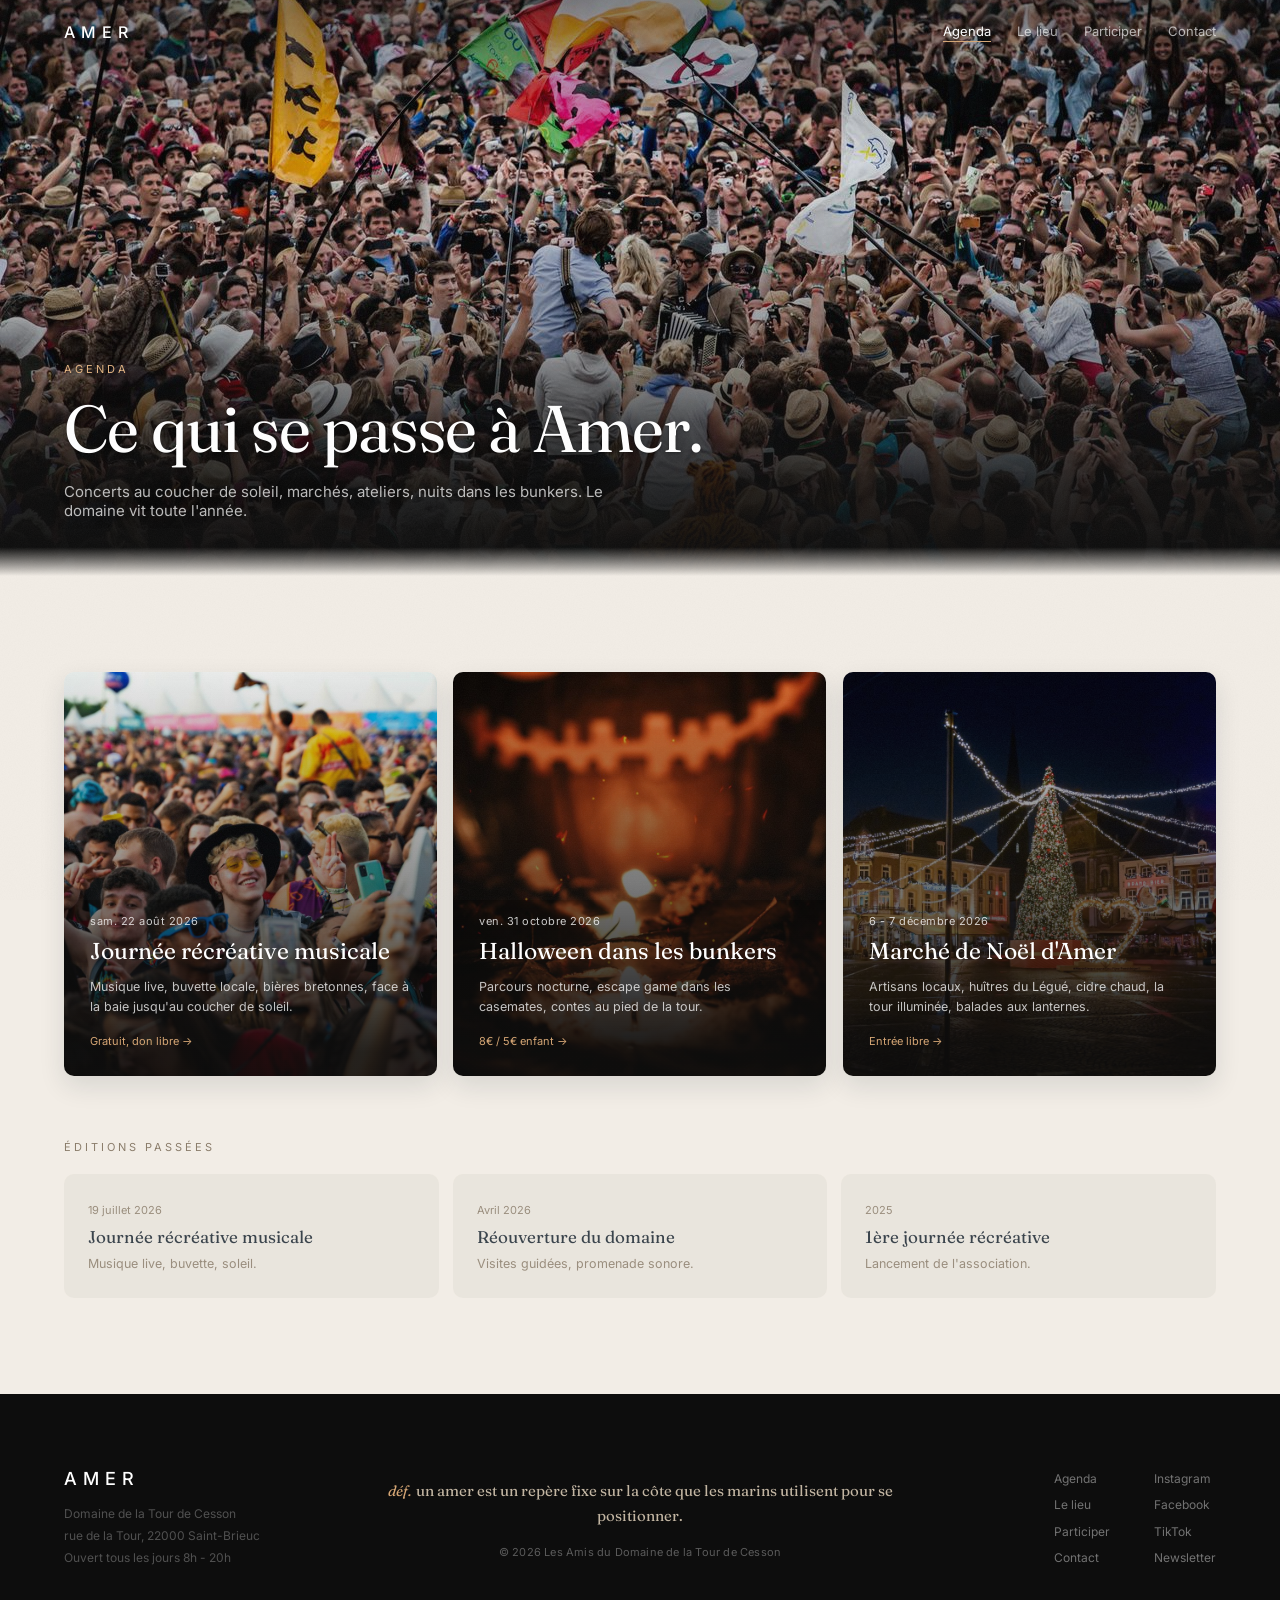
==== commit 80b3b4db: "Coherence des images : remplace les visuels hors-sujet par de vraies vues du domaine - Participer : " ====
--- a/amer_page_agenda.html
+++ b/amer_page_agenda.html
@@ -43,7 +43,7 @@
       <span class="price">Gratuit, don libre <i class="arw">&rarr;</i></span>
     </a>
 
-    <a class="ev" href="#" style="background-image:linear-gradient(to top, rgba(13,13,13,.93) 8%, rgba(13,13,13,.55) 48%, rgba(13,13,13,.18) 100%), url('images/halloween2.jpg');">
+    <a class="ev" href="#" style="background-image:linear-gradient(to top, rgba(13,13,13,.93) 8%, rgba(13,13,13,.55) 48%, rgba(13,13,13,.18) 100%), url('images/halloween1.jpg');">
       <span class="date">ven. 31 octobre 2026</span>
       <h3>Halloween dans les bunkers</h3>
       <p>Parcours nocturne, escape game dans les casemates, contes au pied de la tour.</p>
